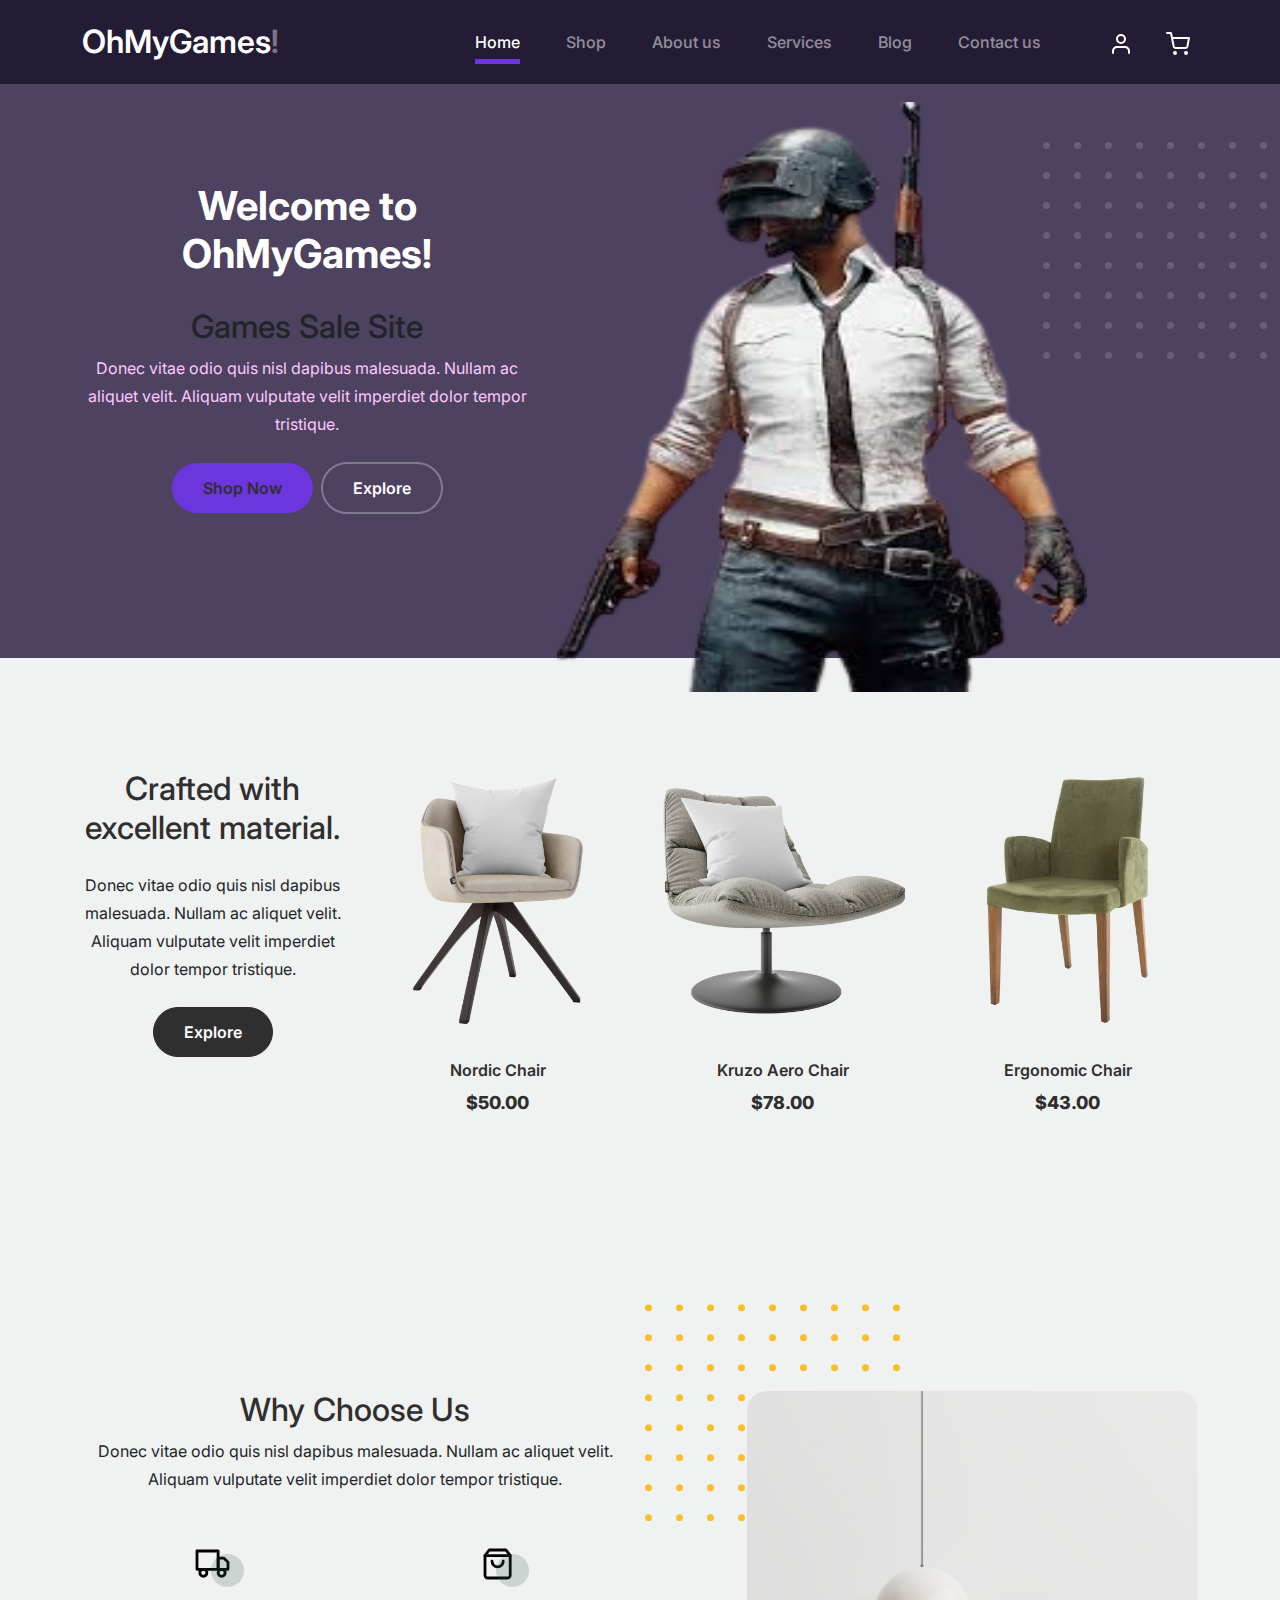
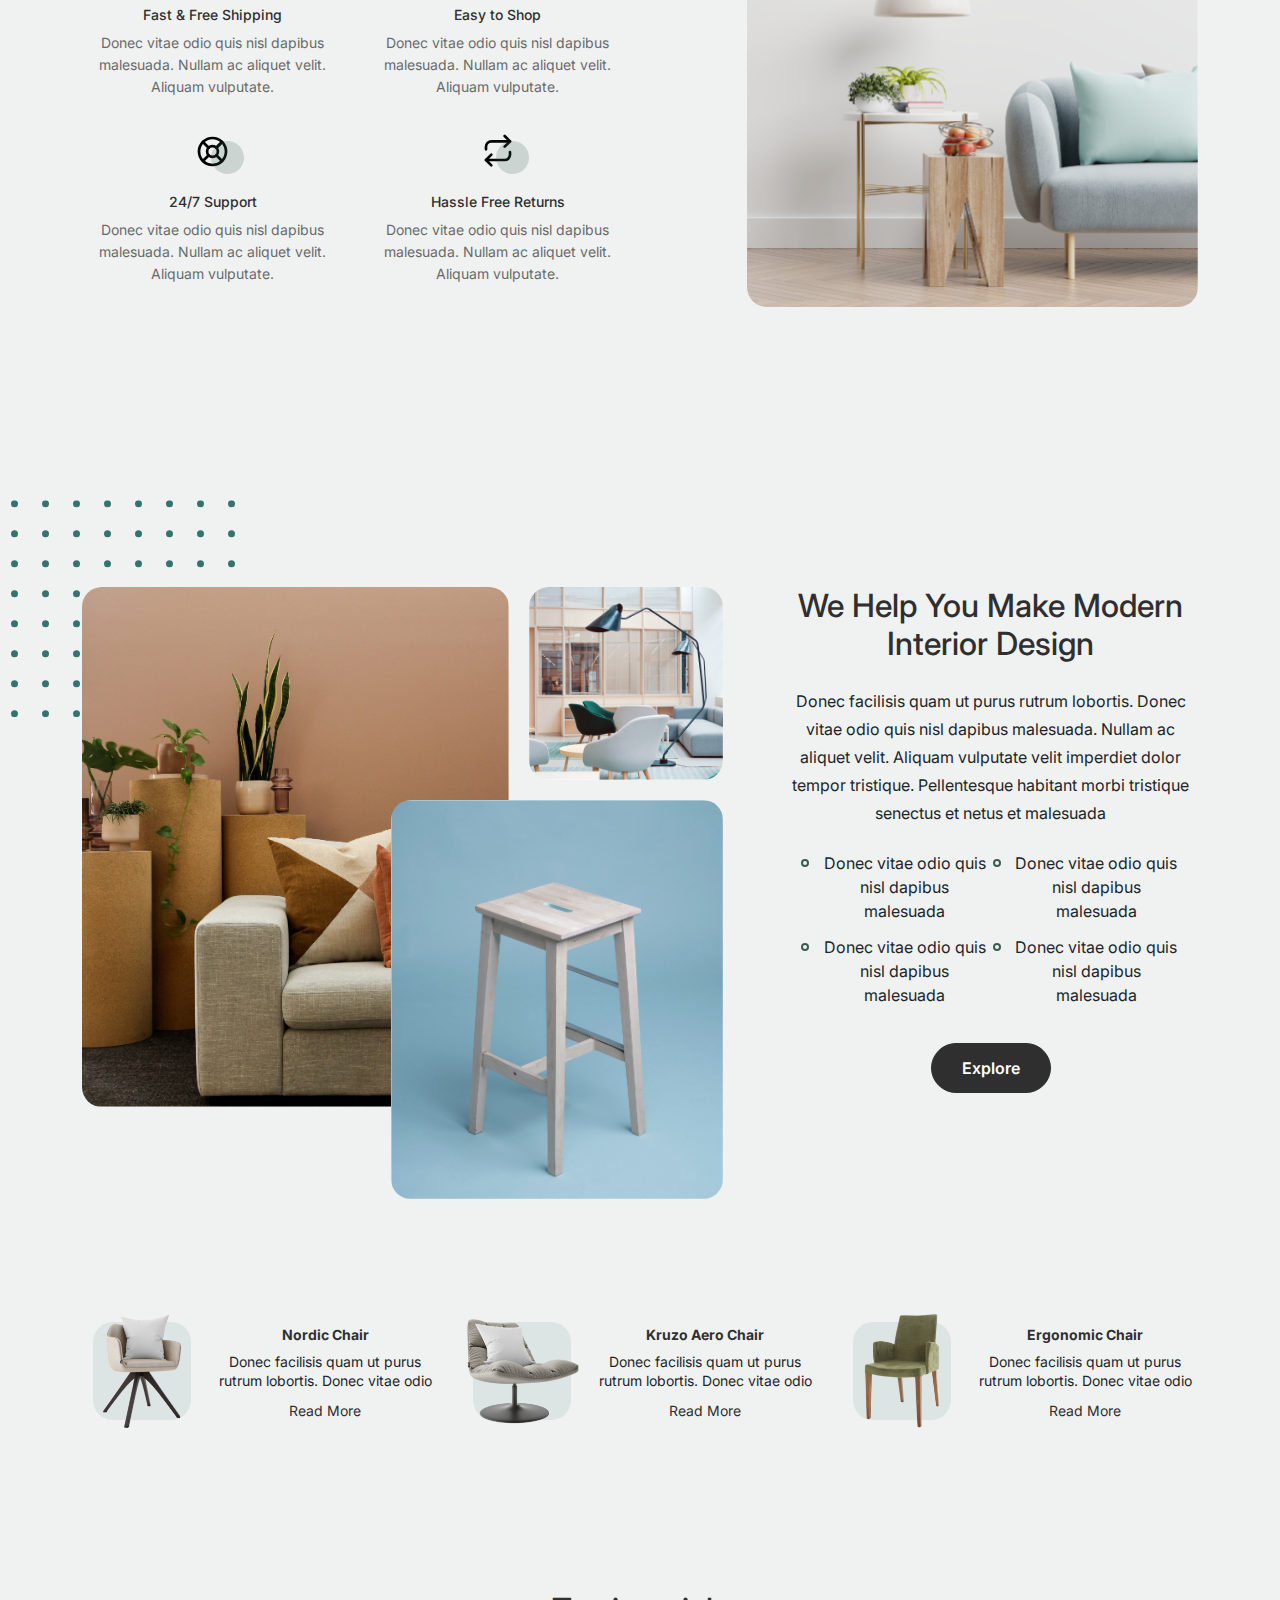
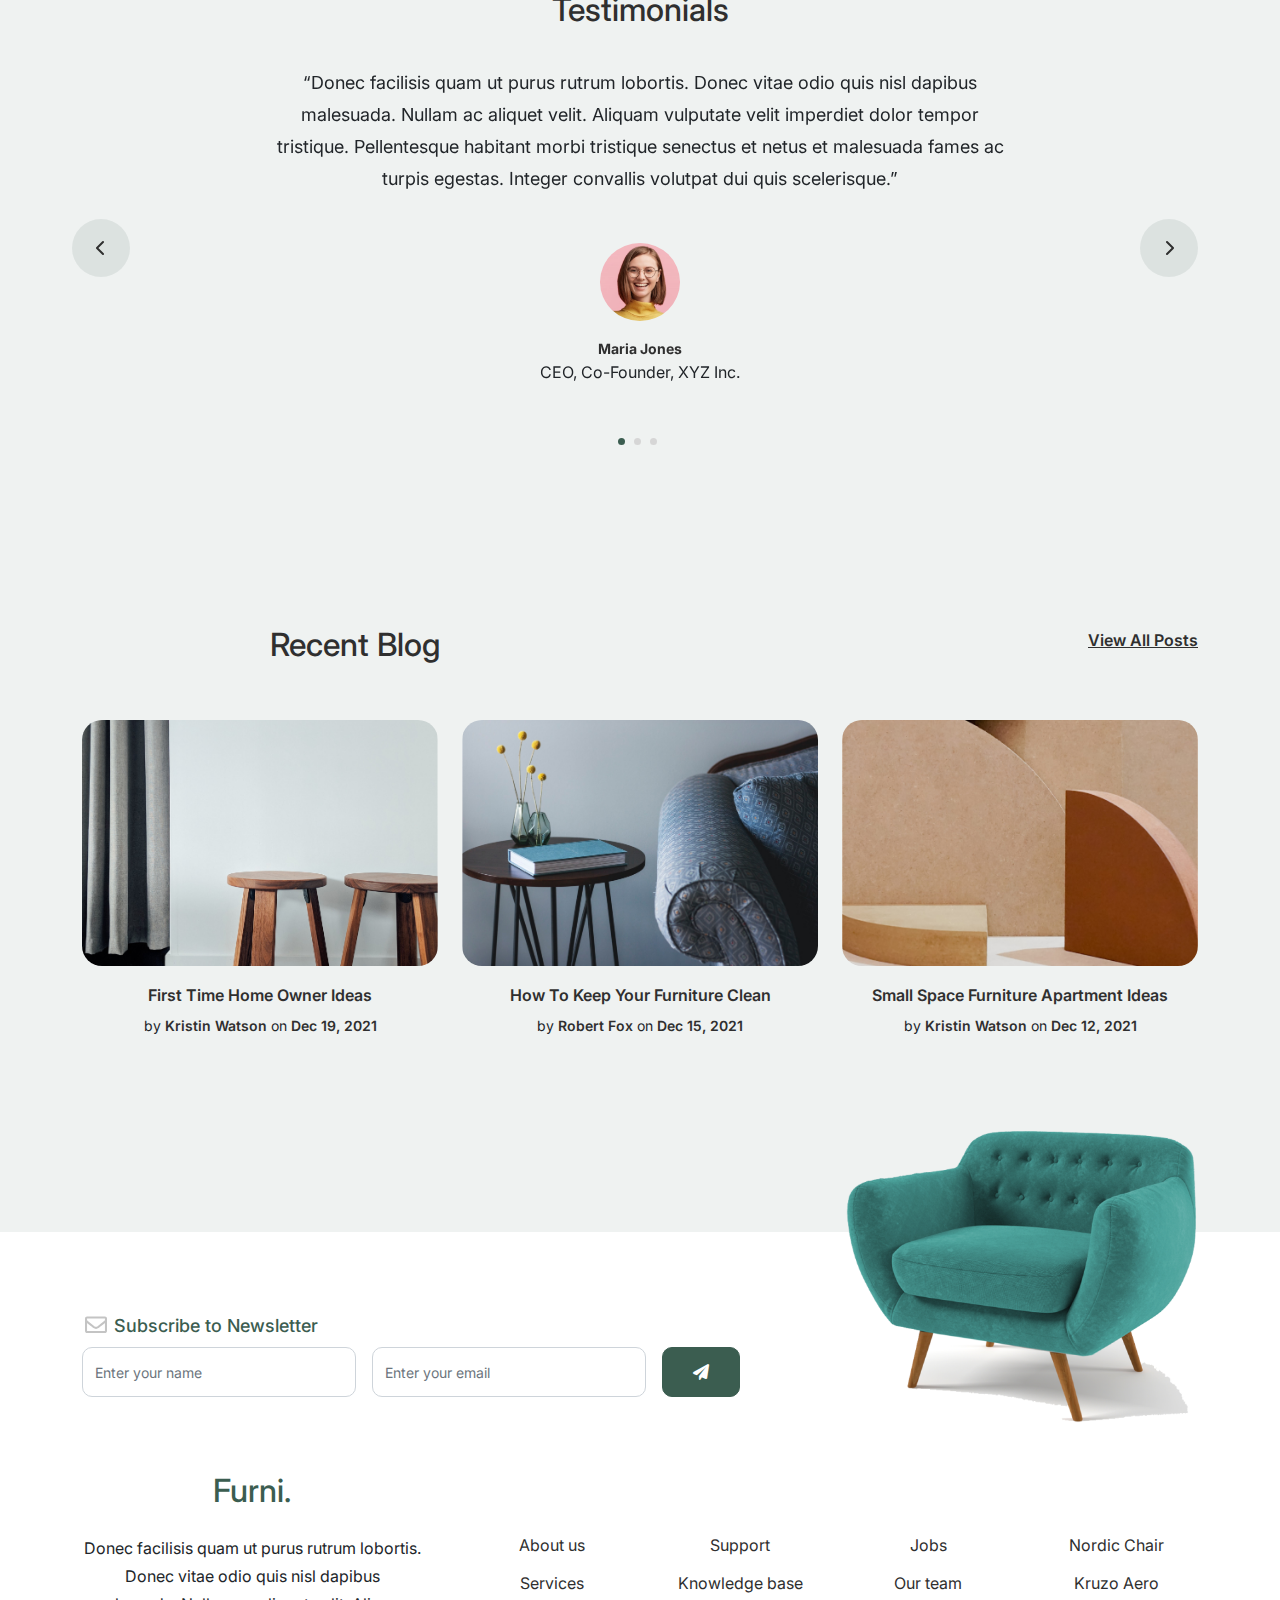
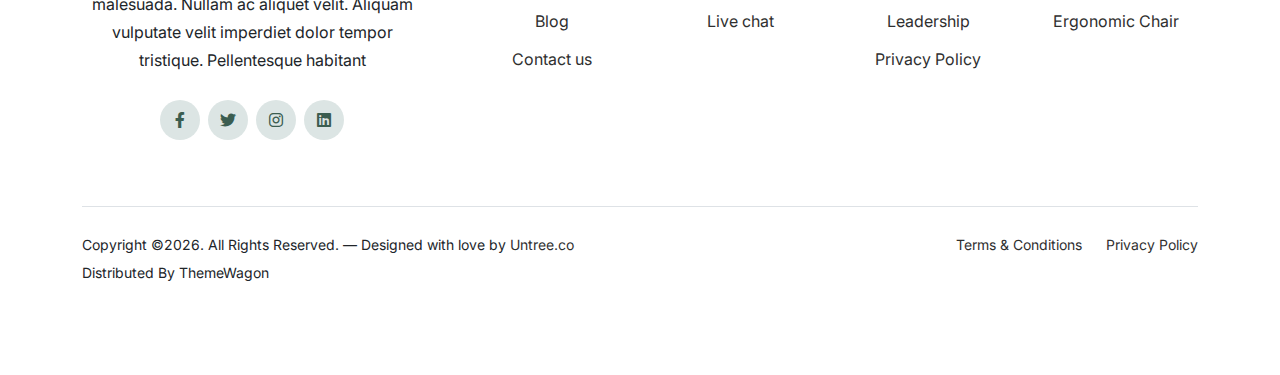
==== furni-1.0.0/index.html @ f33d2e1f "avance" ====
<!-- /*
* Bootstrap 5
* Template Name: Furni
* Template Author: Untree.co
* Template URI: https://untree.co/
* License: https://creativecommons.org/licenses/by/3.0/
*/ -->
<!doctype html>
<html lang="en">
<head>
  <meta charset="utf-8">
  <meta name="viewport" content="width=device-width, initial-scale=1, shrink-to-fit=no">
  <meta name="author" content="Untree.co">
  <link rel="shortcut icon" href="favicon.png">

  <meta name="description" content="" />
  <meta name="keywords" content="bootstrap, bootstrap4" />

		<!-- Bootstrap CSS -->
		<link href="css/bootstrap.min.css" rel="stylesheet">
		<link href="https://cdnjs.cloudflare.com/ajax/libs/font-awesome/6.0.0-beta3/css/all.min.css" rel="stylesheet">
		<link href="css/tiny-slider.css" rel="stylesheet">
		<link href="css/style.css" rel="stylesheet">
		<title>Furni Free Bootstrap 5 Template for Furniture and Interior Design Websites by Untree.co </title>
	</head>

	<body>

		<!-- Start Header/Navigation -->
		<nav class="custom-navbar navbar navbar navbar-expand-md navbar-dark bg-dark" arial-label="Furni navigation bar">

			<div class="container">
				<a class="navbar-brand" href="index.html">OhMyGames<span>!</span></a>

				<button class="navbar-toggler" type="button" data-bs-toggle="collapse" data-bs-target="#navbarsFurni" aria-controls="navbarsFurni" aria-expanded="false" aria-label="Toggle navigation">
					<span class="navbar-toggler-icon"></span>
				</button>

				<div class="collapse navbar-collapse" id="navbarsFurni">
					<ul class="custom-navbar-nav navbar-nav ms-auto mb-2 mb-md-0">
						<li class="nav-item active">
							<a class="nav-link" href="index.html">Home</a>
						</li>
						<li><a class="nav-link" href="shop.html">Shop</a></li>
						<li><a class="nav-link" href="about.html">About us</a></li>
						<li><a class="nav-link" href="services.html">Services</a></li>
						<li><a class="nav-link" href="blog.html">Blog</a></li>
						<li><a class="nav-link" href="contact.html">Contact us</a></li>
					</ul>

					<ul class="custom-navbar-cta navbar-nav mb-2 mb-md-0 ms-5">
						<li><a class="nav-link" href="#"><img src="images/user.svg"></a></li>
						<li><a class="nav-link" href="cart.html"><img src="images/cart.svg"></a></li>
					</ul>
				</div>
			</div>
				
		</nav>
		<!-- End Header/Navigation -->

		<!-- Start Hero Section -->
			<div class="hero">
				<div class="container">
					<div class="row justify-content-between">
						<div class="col-lg-5">
							<div class="intro-excerpt">
								<h1>Welcome to OhMyGames!</h1><h2><span clsas="d-block">Games Sale Site</span></h2>
								<p class="mb-4">Donec vitae odio quis nisl dapibus malesuada. Nullam ac aliquet velit. Aliquam vulputate velit imperdiet dolor tempor tristique.</p>
								<p><a href="" class="btn btn-secondary me-2">Shop Now</a><a href="#" class="btn btn-white-outline">Explore</a></p>
							</div>
						</div>
						<div class="col-lg-7">
							<div class="hero-img-wrap">
								<img src="images/freefire-removebg-preview.png" class="img-fluid">
							</div>
						</div>
					</div>
				</div>
			</div>
		<!-- End Hero Section -->

		<!-- Start Product Section -->
		<div class="product-section">
			<div class="container">
				<div class="row">

					<!-- Start Column 1 -->
					<div class="col-md-12 col-lg-3 mb-5 mb-lg-0">
						<h2 class="mb-4 section-title">Crafted with excellent material.</h2>
						<p class="mb-4">Donec vitae odio quis nisl dapibus malesuada. Nullam ac aliquet velit. Aliquam vulputate velit imperdiet dolor tempor tristique. </p>
						<p><a href="shop.html" class="btn">Explore</a></p>
					</div> 
					<!-- End Column 1 -->

					<!-- Start Column 2 -->
					<div class="col-12 col-md-4 col-lg-3 mb-5 mb-md-0">
						<a class="product-item" href="cart.html">
							<img src="images/product-1.png" class="img-fluid product-thumbnail">
							<h3 class="product-title">Nordic Chair</h3>
							<strong class="product-price">$50.00</strong>

							<span class="icon-cross">
								<img src="images/cross.svg" class="img-fluid">
							</span>
						</a>
					</div> 
					<!-- End Column 2 -->

					<!-- Start Column 3 -->
					<div class="col-12 col-md-4 col-lg-3 mb-5 mb-md-0">
						<a class="product-item" href="cart.html">
							<img src="images/product-2.png" class="img-fluid product-thumbnail">
							<h3 class="product-title">Kruzo Aero Chair</h3>
							<strong class="product-price">$78.00</strong>

							<span class="icon-cross">
								<img src="images/cross.svg" class="img-fluid">
							</span>
						</a>
					</div>
					<!-- End Column 3 -->

					<!-- Start Column 4 -->
					<div class="col-12 col-md-4 col-lg-3 mb-5 mb-md-0">
						<a class="product-item" href="cart.html">
							<img src="images/product-3.png" class="img-fluid product-thumbnail">
							<h3 class="product-title">Ergonomic Chair</h3>
							<strong class="product-price">$43.00</strong>

							<span class="icon-cross">
								<img src="images/cross.svg" class="img-fluid">
							</span>
						</a>
					</div>
					<!-- End Column 4 -->

				</div>
			</div>
		</div>
		<!-- End Product Section -->

		<!-- Start Why Choose Us Section -->
		<div class="why-choose-section">
			<div class="container">
				<div class="row justify-content-between">
					<div class="col-lg-6">
						<h2 class="section-title">Why Choose Us</h2>
						<p>Donec vitae odio quis nisl dapibus malesuada. Nullam ac aliquet velit. Aliquam vulputate velit imperdiet dolor tempor tristique.</p>

						<div class="row my-5">
							<div class="col-6 col-md-6">
								<div class="feature">
									<div class="icon">
										<img src="images/truck.svg" alt="Image" class="imf-fluid">
									</div>
									<h3>Fast &amp; Free Shipping</h3>
									<p>Donec vitae odio quis nisl dapibus malesuada. Nullam ac aliquet velit. Aliquam vulputate.</p>
								</div>
							</div>

							<div class="col-6 col-md-6">
								<div class="feature">
									<div class="icon">
										<img src="images/bag.svg" alt="Image" class="imf-fluid">
									</div>
									<h3>Easy to Shop</h3>
									<p>Donec vitae odio quis nisl dapibus malesuada. Nullam ac aliquet velit. Aliquam vulputate.</p>
								</div>
							</div>

							<div class="col-6 col-md-6">
								<div class="feature">
									<div class="icon">
										<img src="images/support.svg" alt="Image" class="imf-fluid">
									</div>
									<h3>24/7 Support</h3>
									<p>Donec vitae odio quis nisl dapibus malesuada. Nullam ac aliquet velit. Aliquam vulputate.</p>
								</div>
							</div>

							<div class="col-6 col-md-6">
								<div class="feature">
									<div class="icon">
										<img src="images/return.svg" alt="Image" class="imf-fluid">
									</div>
									<h3>Hassle Free Returns</h3>
									<p>Donec vitae odio quis nisl dapibus malesuada. Nullam ac aliquet velit. Aliquam vulputate.</p>
								</div>
							</div>

						</div>
					</div>

					<div class="col-lg-5">
						<div class="img-wrap">
							<img src="images/why-choose-us-img.jpg" alt="Image" class="img-fluid">
						</div>
					</div>

				</div>
			</div>
		</div>
		<!-- End Why Choose Us Section -->

		<!-- Start We Help Section -->
		<div class="we-help-section">
			<div class="container">
				<div class="row justify-content-between">
					<div class="col-lg-7 mb-5 mb-lg-0">
						<div class="imgs-grid">
							<div class="grid grid-1"><img src="images/img-grid-1.jpg" alt="Untree.co"></div>
							<div class="grid grid-2"><img src="images/img-grid-2.jpg" alt="Untree.co"></div>
							<div class="grid grid-3"><img src="images/img-grid-3.jpg" alt="Untree.co"></div>
						</div>
					</div>
					<div class="col-lg-5 ps-lg-5">
						<h2 class="section-title mb-4">We Help You Make Modern Interior Design</h2>
						<p>Donec facilisis quam ut purus rutrum lobortis. Donec vitae odio quis nisl dapibus malesuada. Nullam ac aliquet velit. Aliquam vulputate velit imperdiet dolor tempor tristique. Pellentesque habitant morbi tristique senectus et netus et malesuada</p>

						<ul class="list-unstyled custom-list my-4">
							<li>Donec vitae odio quis nisl dapibus malesuada</li>
							<li>Donec vitae odio quis nisl dapibus malesuada</li>
							<li>Donec vitae odio quis nisl dapibus malesuada</li>
							<li>Donec vitae odio quis nisl dapibus malesuada</li>
						</ul>
						<p><a herf="#" class="btn">Explore</a></p>
					</div>
				</div>
			</div>
		</div>
		<!-- End We Help Section -->

		<!-- Start Popular Product -->
		<div class="popular-product">
			<div class="container">
				<div class="row">

					<div class="col-12 col-md-6 col-lg-4 mb-4 mb-lg-0">
						<div class="product-item-sm d-flex">
							<div class="thumbnail">
								<img src="images/product-1.png" alt="Image" class="img-fluid">
							</div>
							<div class="pt-3">
								<h3>Nordic Chair</h3>
								<p>Donec facilisis quam ut purus rutrum lobortis. Donec vitae odio </p>
								<p><a href="#">Read More</a></p>
							</div>
						</div>
					</div>

					<div class="col-12 col-md-6 col-lg-4 mb-4 mb-lg-0">
						<div class="product-item-sm d-flex">
							<div class="thumbnail">
								<img src="images/product-2.png" alt="Image" class="img-fluid">
							</div>
							<div class="pt-3">
								<h3>Kruzo Aero Chair</h3>
								<p>Donec facilisis quam ut purus rutrum lobortis. Donec vitae odio </p>
								<p><a href="#">Read More</a></p>
							</div>
						</div>
					</div>

					<div class="col-12 col-md-6 col-lg-4 mb-4 mb-lg-0">
						<div class="product-item-sm d-flex">
							<div class="thumbnail">
								<img src="images/product-3.png" alt="Image" class="img-fluid">
							</div>
							<div class="pt-3">
								<h3>Ergonomic Chair</h3>
								<p>Donec facilisis quam ut purus rutrum lobortis. Donec vitae odio </p>
								<p><a href="#">Read More</a></p>
							</div>
						</div>
					</div>

				</div>
			</div>
		</div>
		<!-- End Popular Product -->

		<!-- Start Testimonial Slider -->
		<div class="testimonial-section">
			<div class="container">
				<div class="row">
					<div class="col-lg-7 mx-auto text-center">
						<h2 class="section-title">Testimonials</h2>
					</div>
				</div>

				<div class="row justify-content-center">
					<div class="col-lg-12">
						<div class="testimonial-slider-wrap text-center">

							<div id="testimonial-nav">
								<span class="prev" data-controls="prev"><span class="fa fa-chevron-left"></span></span>
								<span class="next" data-controls="next"><span class="fa fa-chevron-right"></span></span>
							</div>

							<div class="testimonial-slider">
								
								<div class="item">
									<div class="row justify-content-center">
										<div class="col-lg-8 mx-auto">

											<div class="testimonial-block text-center">
												<blockquote class="mb-5">
													<p>&ldquo;Donec facilisis quam ut purus rutrum lobortis. Donec vitae odio quis nisl dapibus malesuada. Nullam ac aliquet velit. Aliquam vulputate velit imperdiet dolor tempor tristique. Pellentesque habitant morbi tristique senectus et netus et malesuada fames ac turpis egestas. Integer convallis volutpat dui quis scelerisque.&rdquo;</p>
												</blockquote>

												<div class="author-info">
													<div class="author-pic">
														<img src="images/person-1.png" alt="Maria Jones" class="img-fluid">
													</div>
													<h3 class="font-weight-bold">Maria Jones</h3>
													<span class="position d-block mb-3">CEO, Co-Founder, XYZ Inc.</span>
												</div>
											</div>

										</div>
									</div>
								</div> 
								<!-- END item -->

								<div class="item">
									<div class="row justify-content-center">
										<div class="col-lg-8 mx-auto">

											<div class="testimonial-block text-center">
												<blockquote class="mb-5">
													<p>&ldquo;Donec facilisis quam ut purus rutrum lobortis. Donec vitae odio quis nisl dapibus malesuada. Nullam ac aliquet velit. Aliquam vulputate velit imperdiet dolor tempor tristique. Pellentesque habitant morbi tristique senectus et netus et malesuada fames ac turpis egestas. Integer convallis volutpat dui quis scelerisque.&rdquo;</p>
												</blockquote>

												<div class="author-info">
													<div class="author-pic">
														<img src="images/person-1.png" alt="Maria Jones" class="img-fluid">
													</div>
													<h3 class="font-weight-bold">Maria Jones</h3>
													<span class="position d-block mb-3">CEO, Co-Founder, XYZ Inc.</span>
												</div>
											</div>

										</div>
									</div>
								</div> 
								<!-- END item -->

								<div class="item">
									<div class="row justify-content-center">
										<div class="col-lg-8 mx-auto">

											<div class="testimonial-block text-center">
												<blockquote class="mb-5">
													<p>&ldquo;Donec facilisis quam ut purus rutrum lobortis. Donec vitae odio quis nisl dapibus malesuada. Nullam ac aliquet velit. Aliquam vulputate velit imperdiet dolor tempor tristique. Pellentesque habitant morbi tristique senectus et netus et malesuada fames ac turpis egestas. Integer convallis volutpat dui quis scelerisque.&rdquo;</p>
												</blockquote>

												<div class="author-info">
													<div class="author-pic">
														<img src="images/person-1.png" alt="Maria Jones" class="img-fluid">
													</div>
													<h3 class="font-weight-bold">Maria Jones</h3>
													<span class="position d-block mb-3">CEO, Co-Founder, XYZ Inc.</span>
												</div>
											</div>

										</div>
									</div>
								</div> 
								<!-- END item -->

							</div>

						</div>
					</div>
				</div>
			</div>
		</div>
		<!-- End Testimonial Slider -->

		<!-- Start Blog Section -->
		<div class="blog-section">
			<div class="container">
				<div class="row mb-5">
					<div class="col-md-6">
						<h2 class="section-title">Recent Blog</h2>
					</div>
					<div class="col-md-6 text-start text-md-end">
						<a href="#" class="more">View All Posts</a>
					</div>
				</div>

				<div class="row">

					<div class="col-12 col-sm-6 col-md-4 mb-4 mb-md-0">
						<div class="post-entry">
							<a href="#" class="post-thumbnail"><img src="images/post-1.jpg" alt="Image" class="img-fluid"></a>
							<div class="post-content-entry">
								<h3><a href="#">First Time Home Owner Ideas</a></h3>
								<div class="meta">
									<span>by <a href="#">Kristin Watson</a></span> <span>on <a href="#">Dec 19, 2021</a></span>
								</div>
							</div>
						</div>
					</div>

					<div class="col-12 col-sm-6 col-md-4 mb-4 mb-md-0">
						<div class="post-entry">
							<a href="#" class="post-thumbnail"><img src="images/post-2.jpg" alt="Image" class="img-fluid"></a>
							<div class="post-content-entry">
								<h3><a href="#">How To Keep Your Furniture Clean</a></h3>
								<div class="meta">
									<span>by <a href="#">Robert Fox</a></span> <span>on <a href="#">Dec 15, 2021</a></span>
								</div>
							</div>
						</div>
					</div>

					<div class="col-12 col-sm-6 col-md-4 mb-4 mb-md-0">
						<div class="post-entry">
							<a href="#" class="post-thumbnail"><img src="images/post-3.jpg" alt="Image" class="img-fluid"></a>
							<div class="post-content-entry">
								<h3><a href="#">Small Space Furniture Apartment Ideas</a></h3>
								<div class="meta">
									<span>by <a href="#">Kristin Watson</a></span> <span>on <a href="#">Dec 12, 2021</a></span>
								</div>
							</div>
						</div>
					</div>

				</div>
			</div>
		</div>
		<!-- End Blog Section -->	

		<!-- Start Footer Section -->
		<footer class="footer-section">
			<div class="container relative">

				<div class="sofa-img">
					<img src="images/sofa.png" alt="Image" class="img-fluid">
				</div>

				<div class="row">
					<div class="col-lg-8">
						<div class="subscription-form">
							<h3 class="d-flex align-items-center"><span class="me-1"><img src="images/envelope-outline.svg" alt="Image" class="img-fluid"></span><span>Subscribe to Newsletter</span></h3>

							<form action="#" class="row g-3">
								<div class="col-auto">
									<input type="text" class="form-control" placeholder="Enter your name">
								</div>
								<div class="col-auto">
									<input type="email" class="form-control" placeholder="Enter your email">
								</div>
								<div class="col-auto">
									<button class="btn btn-primary">
										<span class="fa fa-paper-plane"></span>
									</button>
								</div>
							</form>

						</div>
					</div>
				</div>

				<div class="row g-5 mb-5">
					<div class="col-lg-4">
						<div class="mb-4 footer-logo-wrap"><a href="#" class="footer-logo">Furni<span>.</span></a></div>
						<p class="mb-4">Donec facilisis quam ut purus rutrum lobortis. Donec vitae odio quis nisl dapibus malesuada. Nullam ac aliquet velit. Aliquam vulputate velit imperdiet dolor tempor tristique. Pellentesque habitant</p>

						<ul class="list-unstyled custom-social">
							<li><a href="#"><span class="fa fa-brands fa-facebook-f"></span></a></li>
							<li><a href="#"><span class="fa fa-brands fa-twitter"></span></a></li>
							<li><a href="#"><span class="fa fa-brands fa-instagram"></span></a></li>
							<li><a href="#"><span class="fa fa-brands fa-linkedin"></span></a></li>
						</ul>
					</div>

					<div class="col-lg-8">
						<div class="row links-wrap">
							<div class="col-6 col-sm-6 col-md-3">
								<ul class="list-unstyled">
									<li><a href="#">About us</a></li>
									<li><a href="#">Services</a></li>
									<li><a href="#">Blog</a></li>
									<li><a href="#">Contact us</a></li>
								</ul>
							</div>

							<div class="col-6 col-sm-6 col-md-3">
								<ul class="list-unstyled">
									<li><a href="#">Support</a></li>
									<li><a href="#">Knowledge base</a></li>
									<li><a href="#">Live chat</a></li>
								</ul>
							</div>

							<div class="col-6 col-sm-6 col-md-3">
								<ul class="list-unstyled">
									<li><a href="#">Jobs</a></li>
									<li><a href="#">Our team</a></li>
									<li><a href="#">Leadership</a></li>
									<li><a href="#">Privacy Policy</a></li>
								</ul>
							</div>

							<div class="col-6 col-sm-6 col-md-3">
								<ul class="list-unstyled">
									<li><a href="#">Nordic Chair</a></li>
									<li><a href="#">Kruzo Aero</a></li>
									<li><a href="#">Ergonomic Chair</a></li>
								</ul>
							</div>
						</div>
					</div>

				</div>

				<div class="border-top copyright">
					<div class="row pt-4">
						<div class="col-lg-6">
							<p class="mb-2 text-center text-lg-start">Copyright &copy;<script>document.write(new Date().getFullYear());</script>. All Rights Reserved. &mdash; Designed with love by <a href="https://untree.co">Untree.co</a> Distributed By <a hreff="https://themewagon.com">ThemeWagon</a>  <!-- License information: https://untree.co/license/ -->
            </p>
						</div>

						<div class="col-lg-6 text-center text-lg-end">
							<ul class="list-unstyled d-inline-flex ms-auto">
								<li class="me-4"><a href="#">Terms &amp; Conditions</a></li>
								<li><a href="#">Privacy Policy</a></li>
							</ul>
						</div>

					</div>
				</div>

			</div>
		</footer>
		<!-- End Footer Section -->	


		<script src="js/bootstrap.bundle.min.js"></script>
		<script src="js/tiny-slider.js"></script>
		<script src="js/custom.js"></script>
	</body>

</html>
---- furni-1.0.0/css/tiny-slider.css ----
.tns-outer{padding:0 !important}.tns-outer [hidden]{display:none !important}.tns-outer [aria-controls],.tns-outer [data-action]{cursor:pointer}.tns-slider{-webkit-transition:all 0s;-moz-transition:all 0s;transition:all 0s}.tns-slider>.tns-item{-webkit-box-sizing:border-box;-moz-box-sizing:border-box;box-sizing:border-box}.tns-horizontal.tns-subpixel{white-space:nowrap}.tns-horizontal.tns-subpixel>.tns-item{display:inline-block;vertical-align:top;white-space:normal}.tns-horizontal.tns-no-subpixel:after{content:'';display:table;clear:both}.tns-horizontal.tns-no-subpixel>.tns-item{float:left}.tns-horizontal.tns-carousel.tns-no-subpixel>.tns-item{margin-right:-100%}.tns-no-calc{position:relative;left:0}.tns-gallery{position:relative;left:0;min-height:1px}.tns-gallery>.tns-item{position:absolute;left:-100%;-webkit-transition:transform 0s, opacity 0s;-moz-transition:transform 0s, opacity 0s;transition:transform 0s, opacity 0s}.tns-gallery>.tns-slide-active{position:relative;left:auto !important}.tns-gallery>.tns-moving{-webkit-transition:all 0.25s;-moz-transition:all 0.25s;transition:all 0.25s}.tns-autowidth{display:inline-block}.tns-lazy-img{-webkit-transition:opacity 0.6s;-moz-transition:opacity 0.6s;transition:opacity 0.6s;opacity:0.6}.tns-lazy-img.tns-complete{opacity:1}.tns-ah{-webkit-transition:height 0s;-moz-transition:height 0s;transition:height 0s}.tns-ovh{overflow:hidden}.tns-visually-hidden{position:absolute;left:-10000em}.tns-transparent{opacity:0;visibility:hidden}.tns-fadeIn{opacity:1;filter:alpha(opacity=100);z-index:0}.tns-normal,.tns-fadeOut{opacity:0;filter:alpha(opacity=0);z-index:-1}.tns-vpfix{white-space:nowrap}.tns-vpfix>div,.tns-vpfix>li{display:inline-block}.tns-t-subp2{margin:0 auto;width:310px;position:relative;height:10px;overflow:hidden}.tns-t-ct{width:2333.3333333%;width:-webkit-calc(100% * 70 / 3);width:-moz-calc(100% * 70 / 3);width:calc(100% * 70 / 3);position:absolute;right:0}.tns-t-ct:after{content:'';display:table;clear:both}.tns-t-ct>div{width:1.4285714%;width:-webkit-calc(100% / 70);width:-moz-calc(100% / 70);width:calc(100% / 70);height:10px;float:left}

/*# sourceMappingURL=sourcemaps/tiny-slider.css.map */
---- furni-1.0.0/css/style.css ----
/*
* Template Name: UntreeStore
* Template Author: Untree.co
* Author URI: https://untree.co/
* License: https://creativecommons.org/licenses/by/3.0/
*/
@import url("https://fonts.googleapis.com/css2?family=Inter:wght@400;500;600;700;800&display=swap");
body {
  overflow-x: hidden;
  position: relative; }

body {
  font-family: "Inter", sans-serif;
  font-weight: 400;
  line-height: 28px;
  
  text-align: center;

  background-color: #eff2f1; }

a {
  text-decoration: none;
  -webkit-transition: .3s all ease;
  -o-transition: .3s all ease;
  transition: .3s all ease;
  color: #2f2f2f;
  text-decoration: underline; }
  a:hover {
    color: #2f2f2f;
    text-decoration: none; }
  a.more {
    font-weight: 600; }

.custom-navbar {
  background: #241b35 !important;
  padding-top: 20px;
  padding-bottom: 20px; }
  .custom-navbar .navbar-brand {
    font-size: 32px;
    font-weight: 600; }
    .custom-navbar .navbar-brand > span {
      opacity: .4; }
  .custom-navbar .navbar-toggler {
    border-color: transparent; }
    .custom-navbar .navbar-toggler:active, .custom-navbar .navbar-toggler:focus {
      -webkit-box-shadow: none;
      box-shadow: none;
      outline: none; }
  @media (min-width: 992px) {
    .custom-navbar .custom-navbar-nav li {
      margin-left: 15px;
      margin-right: 15px; } }
  .custom-navbar .custom-navbar-nav li a {
    font-weight: 500;
    color: #ffffff !important;
    opacity: .5;
    -webkit-transition: .3s all ease;
    -o-transition: .3s all ease;
    transition: .3s all ease;
    position: relative; }
    @media (min-width: 768px) {
      .custom-navbar .custom-navbar-nav li a:before {
        content: "";
        position: absolute;
        bottom: 0;
        left: 8px;
        right: 8px;
        background: #6c35de;
        height: 5px;
        opacity: 1;
        visibility: visible;
        width: 0;
        -webkit-transition: .15s all ease-out;
        -o-transition: .15s all ease-out;
        transition: .15s all ease-out; } }
    .custom-navbar .custom-navbar-nav li a:hover {
      opacity: 1; }
      .custom-navbar .custom-navbar-nav li a:hover:before {
        width: calc(100% - 16px); }
  .custom-navbar .custom-navbar-nav li.active a {
    opacity: 1; }
    .custom-navbar .custom-navbar-nav li.active a:before {
      width: calc(100% - 16px); }
  .custom-navbar .custom-navbar-cta {
    margin-left: 0 !important;
    -webkit-box-orient: horizontal;
    -webkit-box-direction: normal;
    -ms-flex-direction: row;
    flex-direction: row; }
    @media (min-width: 768px) {
      .custom-navbar .custom-navbar-cta {
        margin-left: 40px !important; } }
    .custom-navbar .custom-navbar-cta li {
      margin-left: 0px;
      margin-right: 0px; }
      .custom-navbar .custom-navbar-cta li:first-child {
        margin-right: 20px; }

.hero {
  background: #4d425f;
  padding: calc(4rem - 30px) 0 0rem 0; }
  @media (min-width: 768px) {
    .hero {
      padding: calc(4rem - 30px) 0 4rem 0; } }
  @media (min-width: 992px) {
    .hero {
      padding: calc(8rem - 30px) 0 8rem 0; } }
  .hero .intro-excerpt {
    position: relative;
    z-index: 4; }
    @media (min-width: 992px) {
      .hero .intro-excerpt {
        max-width: 450px; } }
  .hero h1 {
    font-weight: 700;
    color: #ffffff;
    margin-bottom: 30px; }
    @media (min-width: 1400px) {
      .hero h1 {
        font-size: 54px; } }
  .hero p {
    color: #ffc7ff;
    margin-botom: 30px; }
  .hero .hero-img-wrap {
    position: relative; }
    .hero .hero-img-wrap img {
      position: relative;
      top: 0px;
      right: 0px;
      z-index: 2;
      max-width: 780px;
      left: -20px; }
      @media (min-width: 1448px) {
        .hero .hero-img-wrap img {
          right: 0px;
          left: -100px; } }
      @media (min-width: 992px) {
        .hero .hero-img-wrap img {
          left: 0px;
          top: -80px;
          position: absolute;
          right: -50px; } }
      @media (min-width: 1200px) {
        .hero .hero-img-wrap img {
          left: 0px;
          top: -80px;
          right: -100px;
          width: 530px;
          height: 590px;
          
          } }
    .hero .hero-img-wrap:after {
      content: "";
      position: absolute;
      width: 255px;
      height: 217px;
      background-image: url("../images/dots-light.svg");
      background-size: contain;
      background-repeat: no-repeat;
      right: -100px;
      top: -0px; }
      @media (min-width: 1200px) {
        .hero .hero-img-wrap:after {
          top: -40px; } }

.btn {
  font-weight: 600;
  padding: 12px 30px;
  border-radius: 30px;
  color: #ffffff;
  background: #2f2f2f;
  border-color: #2f2f2f; }
  .btn:hover {
    color: #ffffff;
    background: #222222;
    border-color: #222222; }
  .btn:active, .btn:focus {
    outline: none !important;
    -webkit-box-shadow: none;
    box-shadow: none; }
  .btn.btn-primary {
    background: #3b5d50;
    border-color: #3b5d50; }
    .btn.btn-primary:hover {
      background: #314d43;
      border-color: #314d43; }
  .btn.btn-secondary {
    color: #2f2f2f;
    background: #6c35de;
    border-color: #6c35de; }
    .btn.btn-secondary:hover {
      background: #cb80ff;
      border-color: #cb80ff; }
  .btn.btn-white-outline {
    background: transparent;
    border-width: 2px;
    border-color: rgba(255, 255, 255, 0.3); }
    .btn.btn-white-outline:hover {
      border-color: #cb80ff;
      color: #cb80ff; }

.section-title {
  color: #2f2f2f; }

.product-section {
  padding: 7rem 0; }
  .product-section .product-item {
    text-align: center;
    text-decoration: none;
    display: block;
    position: relative;
    padding-bottom: 50px;
    cursor: pointer; }
    .product-section .product-item .product-thumbnail {
      margin-bottom: 30px;
      position: relative;
      top: 0;
      -webkit-transition: .3s all ease;
      -o-transition: .3s all ease;
      transition: .3s all ease; }
    .product-section .product-item h3 {
      font-weight: 600;
      font-size: 16px; }
    .product-section .product-item strong {
      font-weight: 800 !important;
      font-size: 18px !important; }
    .product-section .product-item h3, .product-section .product-item strong {
      color: #2f2f2f;
      text-decoration: none; }
    .product-section .product-item .icon-cross {
      position: absolute;
      width: 35px;
      height: 35px;
      display: inline-block;
      background: #2f2f2f;
      bottom: 15px;
      left: 50%;
      -webkit-transform: translateX(-50%);
      -ms-transform: translateX(-50%);
      transform: translateX(-50%);
      margin-bottom: -17.5px;
      border-radius: 50%;
      opacity: 0;
      visibility: hidden;
      -webkit-transition: .3s all ease;
      -o-transition: .3s all ease;
      transition: .3s all ease; }
      .product-section .product-item .icon-cross img {
        position: absolute;
        left: 50%;
        top: 50%;
        -webkit-transform: translate(-50%, -50%);
        -ms-transform: translate(-50%, -50%);
        transform: translate(-50%, -50%); }
    .product-section .product-item:before {
      bottom: 0;
      left: 0;
      right: 0;
      position: absolute;
      content: "";
      background: #dce5e4;
      height: 0%;
      z-index: -1;
      border-radius: 10px;
      -webkit-transition: .3s all ease;
      -o-transition: .3s all ease;
      transition: .3s all ease; }
    .product-section .product-item:hover .product-thumbnail {
      top: -25px; }
    .product-section .product-item:hover .icon-cross {
      bottom: 0;
      opacity: 1;
      visibility: visible; }
    .product-section .product-item:hover:before {
      height: 70%; }

.why-choose-section {
  padding: 7rem 0; }
  .why-choose-section .img-wrap {
    position: relative; }
    .why-choose-section .img-wrap:before {
      position: absolute;
      content: "";
      width: 255px;
      height: 217px;
      background-image: url("../images/dots-yellow.svg");
      background-repeat: no-repeat;
      background-size: contain;
      -webkit-transform: translate(-40%, -40%);
      -ms-transform: translate(-40%, -40%);
      transform: translate(-40%, -40%);
      z-index: -1; }
    .why-choose-section .img-wrap img {
      border-radius: 20px; }

.feature {
  margin-bottom: 30px; }
  .feature .icon {
    display: inline-block;
    position: relative;
    margin-bottom: 20px; }
    .feature .icon:before {
      content: "";
      width: 33px;
      height: 33px;
      position: absolute;
      background: rgba(59, 93, 80, 0.2);
      border-radius: 50%;
      right: -8px;
      bottom: 0; }
  .feature h3 {
    font-size: 14px;
    color: #2f2f2f; }
  .feature p {
    font-size: 14px;
    line-height: 22px;
    color: #6a6a6a; }

.we-help-section {
  padding: 7rem 0; }
  .we-help-section .imgs-grid {
    display: -ms-grid;
    display: grid;
    -ms-grid-columns: (1fr)[27];
    grid-template-columns: repeat(27, 1fr);
    position: relative; }
    .we-help-section .imgs-grid:before {
      position: absolute;
      content: "";
      width: 255px;
      height: 217px;
      background-image: url("../images/dots-green.svg");
      background-size: contain;
      background-repeat: no-repeat;
      -webkit-transform: translate(-40%, -40%);
      -ms-transform: translate(-40%, -40%);
      transform: translate(-40%, -40%);
      z-index: -1; }
    .we-help-section .imgs-grid .grid {
      position: relative; }
      .we-help-section .imgs-grid .grid img {
        border-radius: 20px;
        max-width: 100%; }
      .we-help-section .imgs-grid .grid.grid-1 {
        -ms-grid-column: 1;
        -ms-grid-column-span: 18;
        grid-column: 1 / span 18;
        -ms-grid-row: 1;
        -ms-grid-row-span: 27;
        grid-row: 1 / span 27; }
      .we-help-section .imgs-grid .grid.grid-2 {
        -ms-grid-column: 19;
        -ms-grid-column-span: 27;
        grid-column: 19 / span 27;
        -ms-grid-row: 1;
        -ms-grid-row-span: 5;
        grid-row: 1 / span 5;
        padding-left: 20px; }
      .we-help-section .imgs-grid .grid.grid-3 {
        -ms-grid-column: 14;
        -ms-grid-column-span: 16;
        grid-column: 14 / span 16;
        -ms-grid-row: 6;
        -ms-grid-row-span: 27;
        grid-row: 6 / span 27;
        padding-top: 20px; }

.custom-list {
  width: 100%; }
  .custom-list li {
    display: inline-block;
    width: calc(50% - 20px);
    margin-bottom: 12px;
    line-height: 1.5;
    position: relative;
    padding-left: 20px; }
    .custom-list li:before {
      content: "";
      width: 8px;
      height: 8px;
      border-radius: 50%;
      border: 2px solid #3b5d50;
      position: absolute;
      left: 0;
      top: 8px; }

.popular-product {
  padding: 0 0 7rem 0; }
  .popular-product .product-item-sm h3 {
    font-size: 14px;
    font-weight: 700;
    color: #2f2f2f; }
  .popular-product .product-item-sm a {
    text-decoration: none;
    color: #2f2f2f;
    -webkit-transition: .3s all ease;
    -o-transition: .3s all ease;
    transition: .3s all ease; }
    .popular-product .product-item-sm a:hover {
      color: rgba(47, 47, 47, 0.5); }
  .popular-product .product-item-sm p {
    line-height: 1.4;
    margin-bottom: 10px;
    font-size: 14px; }
  .popular-product .product-item-sm .thumbnail {
    margin-right: 10px;
    -webkit-box-flex: 0;
    -ms-flex: 0 0 120px;
    flex: 0 0 120px;
    position: relative; }
    .popular-product .product-item-sm .thumbnail:before {
      content: "";
      position: absolute;
      border-radius: 20px;
      background: #dce5e4;
      width: 98px;
      height: 98px;
      top: 50%;
      left: 50%;
      -webkit-transform: translate(-50%, -50%);
      -ms-transform: translate(-50%, -50%);
      transform: translate(-50%, -50%);
      z-index: -1; }

.testimonial-section {
  padding: 3rem 0 7rem 0; }

.testimonial-slider-wrap {
  position: relative; }
  .testimonial-slider-wrap .tns-inner {
    padding-top: 30px; }
  .testimonial-slider-wrap .item .testimonial-block blockquote {
    font-size: 16px; }
    @media (min-width: 768px) {
      .testimonial-slider-wrap .item .testimonial-block blockquote {
        line-height: 32px;
        font-size: 18px; } }
  .testimonial-slider-wrap .item .testimonial-block .author-info .author-pic {
    margin-bottom: 20px; }
    .testimonial-slider-wrap .item .testimonial-block .author-info .author-pic img {
      max-width: 80px;
      border-radius: 50%; }
  .testimonial-slider-wrap .item .testimonial-block .author-info h3 {
    font-size: 14px;
    font-weight: 700;
    color: #2f2f2f;
    margin-bottom: 0; }
  .testimonial-slider-wrap #testimonial-nav {
    position: absolute;
    top: 50%;
    z-index: 99;
    width: 100%;
    display: none; }
    @media (min-width: 768px) {
      .testimonial-slider-wrap #testimonial-nav {
        display: block; } }
    .testimonial-slider-wrap #testimonial-nav > span {
      cursor: pointer;
      position: absolute;
      width: 58px;
      height: 58px;
      line-height: 58px;
      border-radius: 50%;
      background: rgba(59, 93, 80, 0.1);
      color: #2f2f2f;
      -webkit-transition: .3s all ease;
      -o-transition: .3s all ease;
      transition: .3s all ease; }
      .testimonial-slider-wrap #testimonial-nav > span:hover {
        background: #3b5d50;
        color: #ffffff; }
    .testimonial-slider-wrap #testimonial-nav .prev {
      left: -10px; }
    .testimonial-slider-wrap #testimonial-nav .next {
      right: 0; }
  .testimonial-slider-wrap .tns-nav {
    position: absolute;
    bottom: -50px;
    left: 50%;
    -webkit-transform: translateX(-50%);
    -ms-transform: translateX(-50%);
    transform: translateX(-50%); }
    .testimonial-slider-wrap .tns-nav button {
      background: none;
      border: none;
      display: inline-block;
      position: relative;
      width: 0 !important;
      height: 7px !important;
      margin: 2px; }
      .testimonial-slider-wrap .tns-nav button:active, .testimonial-slider-wrap .tns-nav button:focus, .testimonial-slider-wrap .tns-nav button:hover {
        outline: none;
        -webkit-box-shadow: none;
        box-shadow: none;
        background: none; }
      .testimonial-slider-wrap .tns-nav button:before {
        display: block;
        width: 7px;
        height: 7px;
        left: 0;
        top: 0;
        position: absolute;
        content: "";
        border-radius: 50%;
        -webkit-transition: .3s all ease;
        -o-transition: .3s all ease;
        transition: .3s all ease;
        background-color: #d6d6d6; }
      .testimonial-slider-wrap .tns-nav button:hover:before, .testimonial-slider-wrap .tns-nav button.tns-nav-active:before {
        background-color: #3b5d50; }

.before-footer-section {
  padding: 7rem 0 12rem 0 !important; }

.blog-section {
  padding: 7rem 0 12rem 0; }
  .blog-section .post-entry a {
    text-decoration: none; }
  .blog-section .post-entry .post-thumbnail {
    display: block;
    margin-bottom: 20px; }
    .blog-section .post-entry .post-thumbnail img {
      border-radius: 20px;
      -webkit-transition: .3s all ease;
      -o-transition: .3s all ease;
      transition: .3s all ease; }
  .blog-section .post-entry .post-content-entry {
    padding-left: 15px;
    padding-right: 15px; }
    .blog-section .post-entry .post-content-entry h3 {
      font-size: 16px;
      margin-bottom: 0;
      font-weight: 600;
      margin-bottom: 7px; }
    .blog-section .post-entry .post-content-entry .meta {
      font-size: 14px; }
      .blog-section .post-entry .post-content-entry .meta a {
        font-weight: 600; }
  .blog-section .post-entry:hover .post-thumbnail img, .blog-section .post-entry:focus .post-thumbnail img {
    opacity: .7; }

.footer-section {
  padding: 80px 0;
  background: #ffffff; }
  .footer-section .relative {
    position: relative; }
  .footer-section a {
    text-decoration: none;
    color: #2f2f2f;
    -webkit-transition: .3s all ease;
    -o-transition: .3s all ease;
    transition: .3s all ease; }
    .footer-section a:hover {
      color: rgba(47, 47, 47, 0.5); }
  .footer-section .subscription-form {
    margin-bottom: 40px;
    position: relative;
    z-index: 2;
    margin-top: 100px; }
    @media (min-width: 992px) {
      .footer-section .subscription-form {
        margin-top: 0px;
        margin-bottom: 80px; } }
    .footer-section .subscription-form h3 {
      font-size: 18px;
      font-weight: 500;
      color: #3b5d50; }
    .footer-section .subscription-form .form-control {
      height: 50px;
      border-radius: 10px;
      font-family: "Inter", sans-serif; }
      .footer-section .subscription-form .form-control:active, .footer-section .subscription-form .form-control:focus {
        outline: none;
        -webkit-box-shadow: none;
        box-shadow: none;
        border-color: #3b5d50;
        -webkit-box-shadow: 0 1px 4px 0 rgba(0, 0, 0, 0.2);
        box-shadow: 0 1px 4px 0 rgba(0, 0, 0, 0.2); }
      .footer-section .subscription-form .form-control::-webkit-input-placeholder {
        font-size: 14px; }
      .footer-section .subscription-form .form-control::-moz-placeholder {
        font-size: 14px; }
      .footer-section .subscription-form .form-control:-ms-input-placeholder {
        font-size: 14px; }
      .footer-section .subscription-form .form-control:-moz-placeholder {
        font-size: 14px; }
    .footer-section .subscription-form .btn {
      border-radius: 10px !important; }
  .footer-section .sofa-img {
    position: absolute;
    top: -200px;
    z-index: 1;
    right: 0; }
    .footer-section .sofa-img img {
      max-width: 380px; }
  .footer-section .links-wrap {
    margin-top: 0px; }
    @media (min-width: 992px) {
      .footer-section .links-wrap {
        margin-top: 54px; } }
    .footer-section .links-wrap ul li {
      margin-bottom: 10px; }
  .footer-section .footer-logo-wrap .footer-logo {
    font-size: 32px;
    font-weight: 500;
    text-decoration: none;
    color: #3b5d50; }
  .footer-section .custom-social li {
    margin: 2px;
    display: inline-block; }
    .footer-section .custom-social li a {
      width: 40px;
      height: 40px;
      text-align: center;
      line-height: 40px;
      display: inline-block;
      background: #dce5e4;
      color: #3b5d50;
      border-radius: 50%; }
      .footer-section .custom-social li a:hover {
        background: #3b5d50;
        color: #ffffff; }
  .footer-section .border-top {
    border-color: #dce5e4; }
    .footer-section .border-top.copyright {
      font-size: 14px !important; }

.untree_co-section {
  padding: 7rem 0; }

.form-control {
  height: 50px;
  border-radius: 10px;
  font-family: "Inter", sans-serif; }
  .form-control:active, .form-control:focus {
    outline: none;
    -webkit-box-shadow: none;
    box-shadow: none;
    border-color: #3b5d50;
    -webkit-box-shadow: 0 1px 4px 0 rgba(0, 0, 0, 0.2);
    box-shadow: 0 1px 4px 0 rgba(0, 0, 0, 0.2); }
  .form-control::-webkit-input-placeholder {
    font-size: 14px; }
  .form-control::-moz-placeholder {
    font-size: 14px; }
  .form-control:-ms-input-placeholder {
    font-size: 14px; }
  .form-control:-moz-placeholder {
    font-size: 14px; }

.service {
  line-height: 1.5; }
  .service .service-icon {
    border-radius: 10px;
    -webkit-box-flex: 0;
    -ms-flex: 0 0 50px;
    flex: 0 0 50px;
    height: 50px;
    line-height: 50px;
    text-align: center;
    background: #3b5d50;
    margin-right: 20px;
    color: #ffffff; }

textarea {
  height: auto !important; }

.site-blocks-table {
  overflow: auto; }
  .site-blocks-table .product-thumbnail {
    width: 200px; }
  .site-blocks-table .btn {
    padding: 2px 10px; }
  .site-blocks-table thead th {
    padding: 30px;
    text-align: center;
    border-width: 0px !important;
    vertical-align: middle;
    color: rgba(0, 0, 0, 0.8);
    font-size: 18px; }
  .site-blocks-table td {
    padding: 20px;
    text-align: center;
    vertical-align: middle;
    color: rgba(0, 0, 0, 0.8); }
  .site-blocks-table tbody tr:first-child td {
    border-top: 1px solid #3b5d50 !important; }
  .site-blocks-table .btn {
    background: none !important;
    color: #000000;
    border: none;
    height: auto !important; }

.site-block-order-table th {
  border-top: none !important;
  border-bottom-width: 1px !important; }

.site-block-order-table td, .site-block-order-table th {
  color: #000000; }

.couponcode-wrap input {
  border-radius: 10px !important; }

.text-primary {
  color: #3b5d50 !important; }

.thankyou-icon {
  position: relative;
  color: #3b5d50; }
  .thankyou-icon:before {
    position: absolute;
    content: "";
    width: 50px;
    height: 50px;
    border-radius: 50%;
    background: rgba(59, 93, 80, 0.2); }
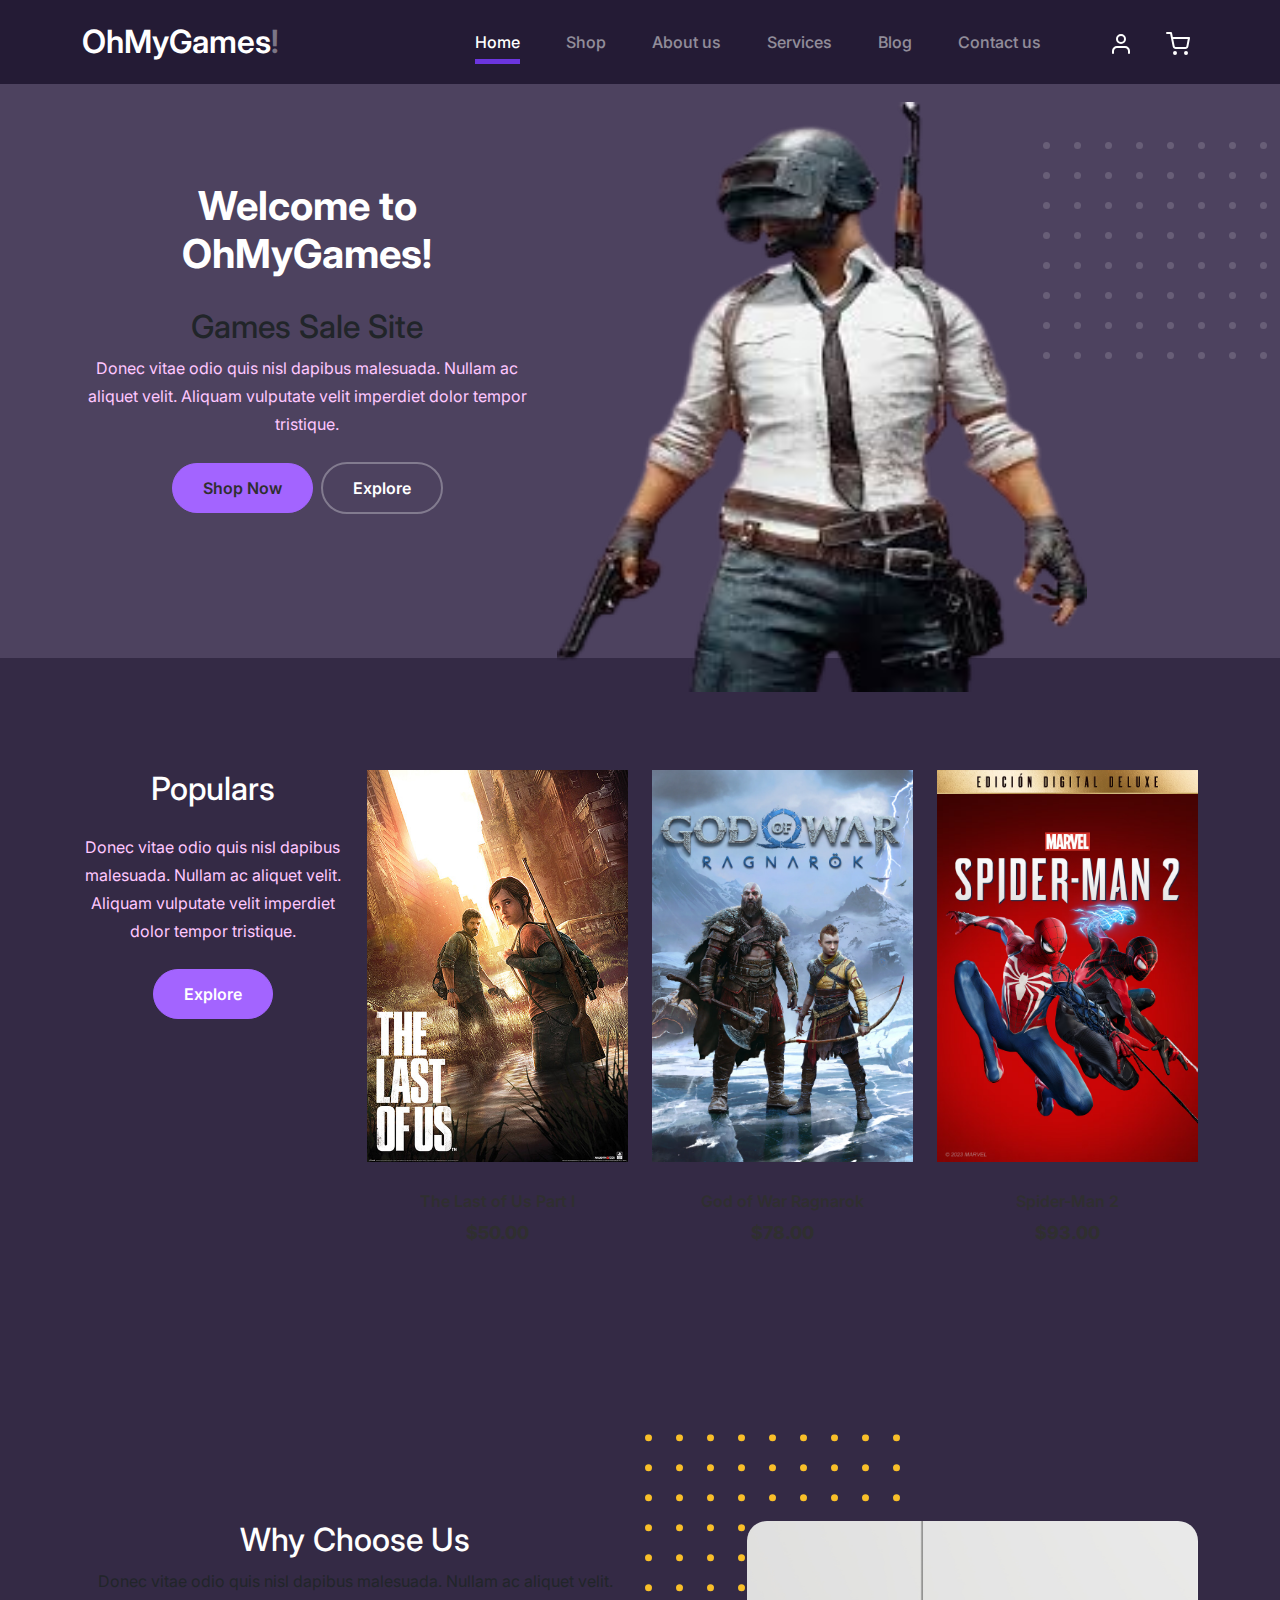
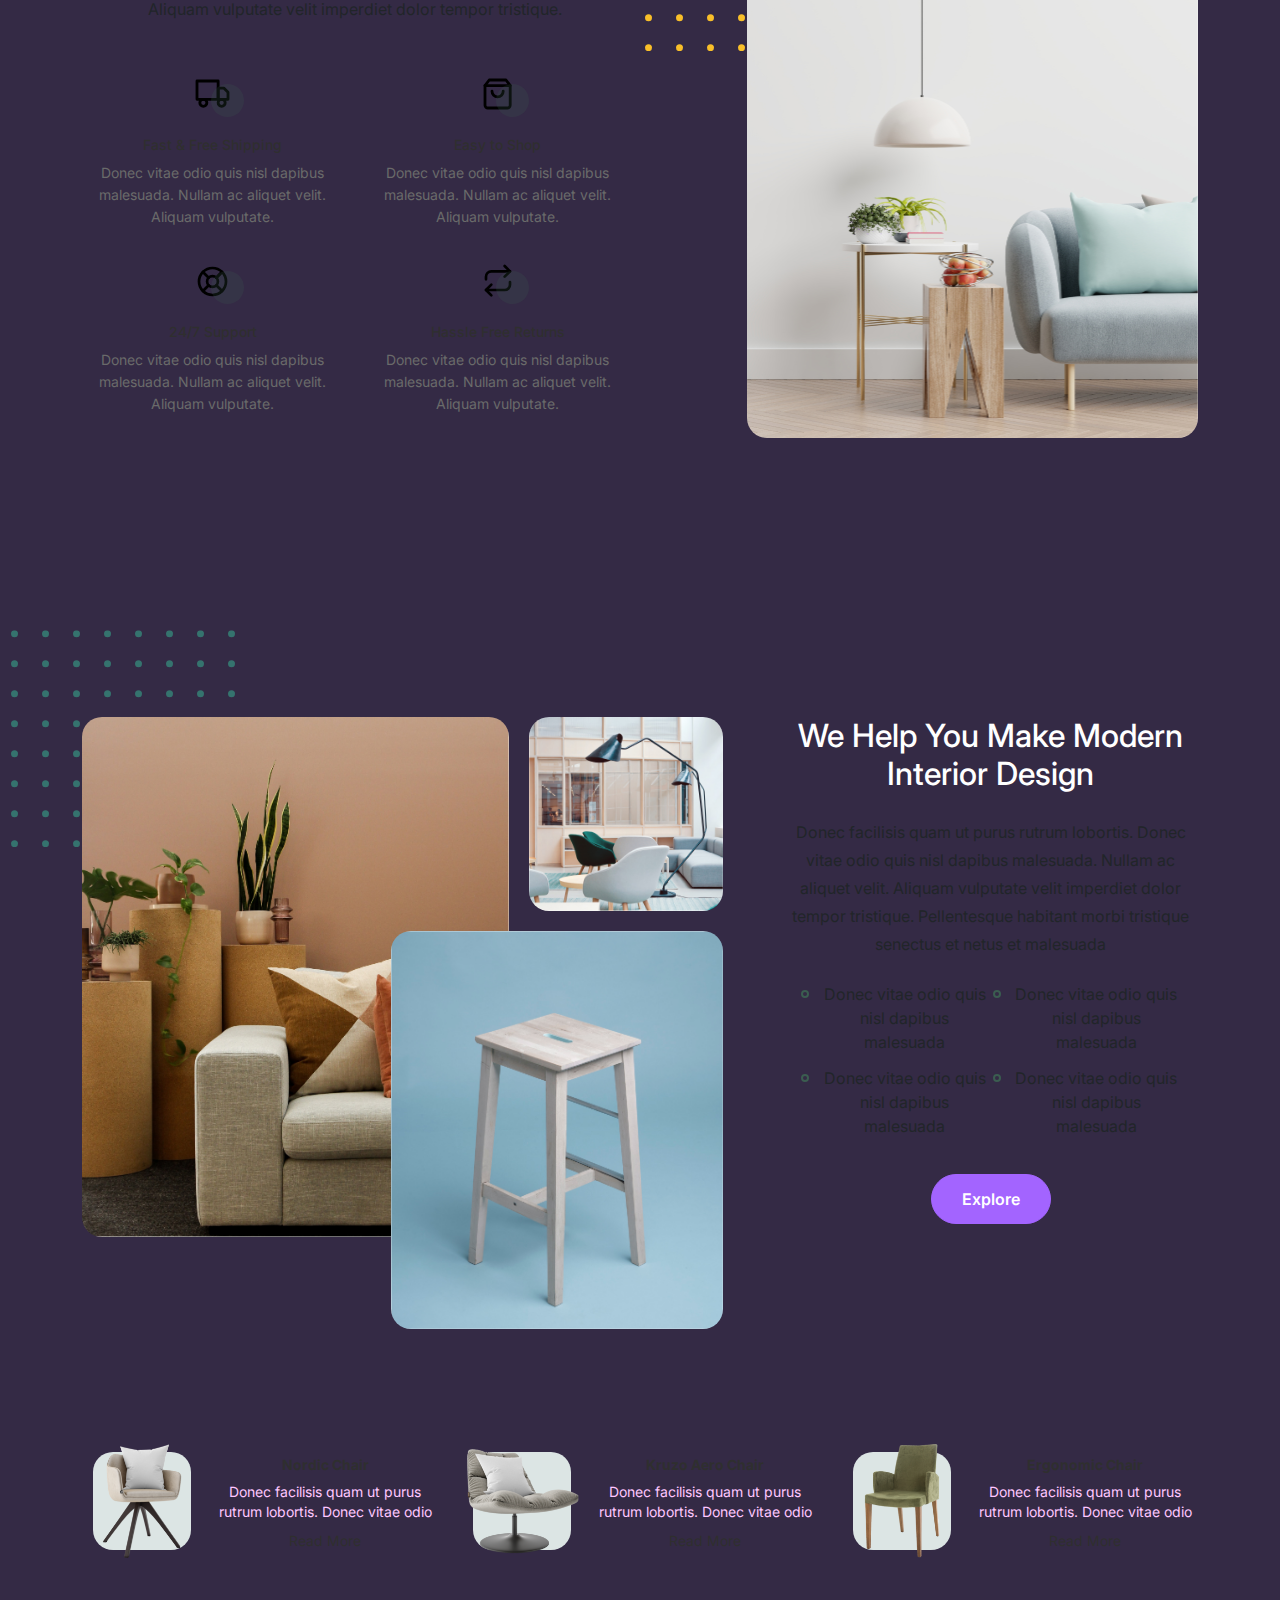
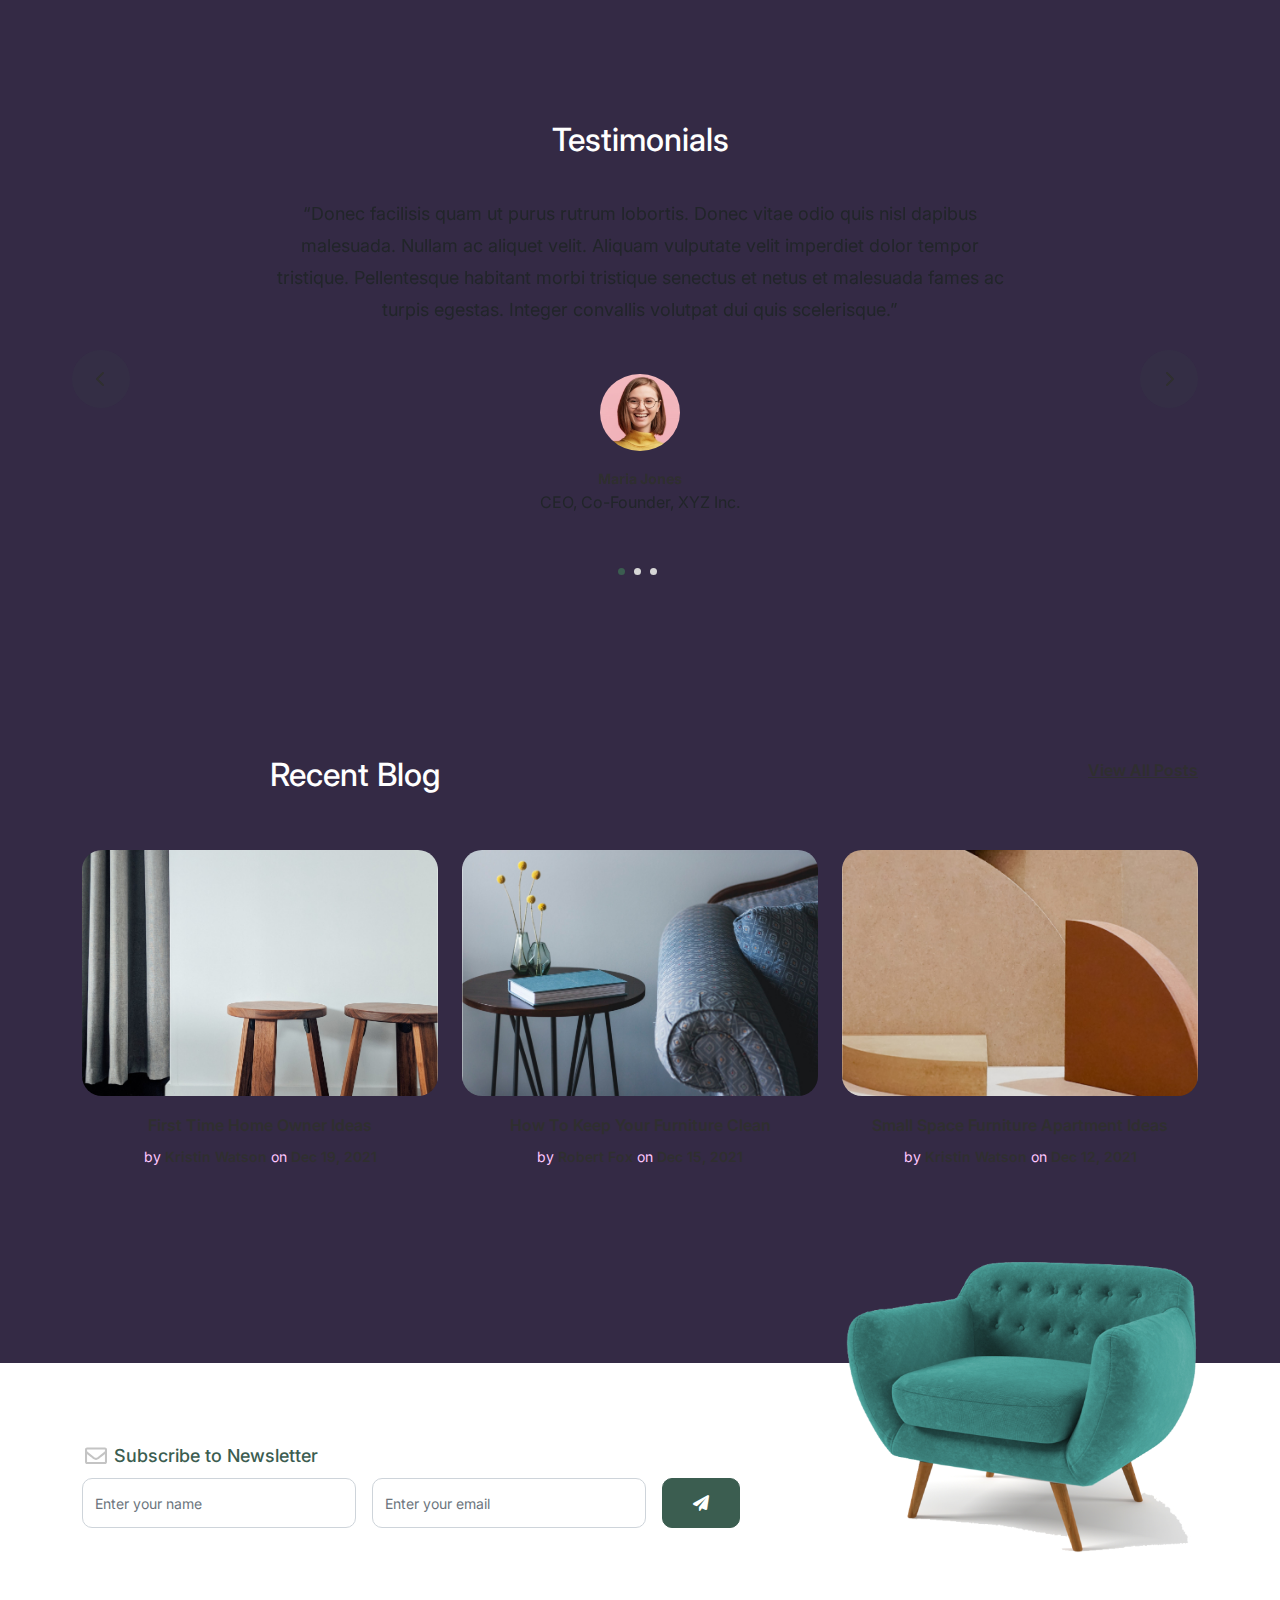
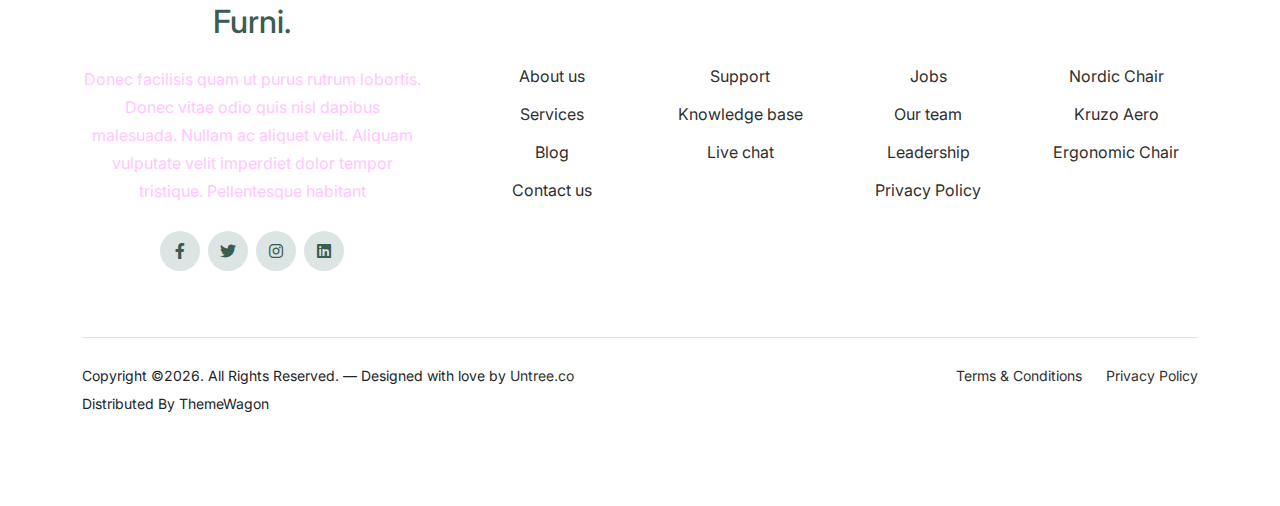
==== commit 0431c325: "catalogo" ====
--- a/furni-1.0.0/index.html
+++ b/furni-1.0.0/index.html
@@ -11,7 +11,7 @@
   <meta charset="utf-8">
   <meta name="viewport" content="width=device-width, initial-scale=1, shrink-to-fit=no">
   <meta name="author" content="Untree.co">
-  <link rel="shortcut icon" href="favicon.png">
+  <link rel="shortcut icon" href="omg-removebg-preview.png">
 
   <meta name="description" content="" />
   <meta name="keywords" content="bootstrap, bootstrap4" />
@@ -86,7 +86,7 @@
 
 					<!-- Start Column 1 -->
 					<div class="col-md-12 col-lg-3 mb-5 mb-lg-0">
-						<h2 class="mb-4 section-title">Crafted with excellent material.</h2>
+						<h2 class="mb-4 section-title">Populars</h2>
 						<p class="mb-4">Donec vitae odio quis nisl dapibus malesuada. Nullam ac aliquet velit. Aliquam vulputate velit imperdiet dolor tempor tristique. </p>
 						<p><a href="shop.html" class="btn">Explore</a></p>
 					</div> 
@@ -95,8 +95,8 @@
 					<!-- Start Column 2 -->
 					<div class="col-12 col-md-4 col-lg-3 mb-5 mb-md-0">
 						<a class="product-item" href="cart.html">
-							<img src="images/product-1.png" class="img-fluid product-thumbnail">
-							<h3 class="product-title">Nordic Chair</h3>
+							<img src="images/tlou.jpeg" class="img-fluid product-thumbnail">
+							<h3 class="product-title">The Last of Us Part I</h3>
 							<strong class="product-price">$50.00</strong>
 
 							<span class="icon-cross">
@@ -109,8 +109,8 @@
 					<!-- Start Column 3 -->
 					<div class="col-12 col-md-4 col-lg-3 mb-5 mb-md-0">
 						<a class="product-item" href="cart.html">
-							<img src="images/product-2.png" class="img-fluid product-thumbnail">
-							<h3 class="product-title">Kruzo Aero Chair</h3>
+							<img src="images/gow.webp" class="img-fluid product-thumbnail">
+							<h3 class="product-title">God of War Ragnarok</h3>
 							<strong class="product-price">$78.00</strong>
 
 							<span class="icon-cross">
@@ -123,9 +123,9 @@
 					<!-- Start Column 4 -->
 					<div class="col-12 col-md-4 col-lg-3 mb-5 mb-md-0">
 						<a class="product-item" href="cart.html">
-							<img src="images/product-3.png" class="img-fluid product-thumbnail">
-							<h3 class="product-title">Ergonomic Chair</h3>
-							<strong class="product-price">$43.00</strong>
+							<img src="images/spiderman.avif" class="img-fluid product-thumbnail">
+							<h3 class="product-title">Spider-Man 2</h3>
+							<strong class="product-price">$93.00</strong>
 
 							<span class="icon-cross">
 								<img src="images/cross.svg" class="img-fluid">
--- a/furni-1.0.0/css/style.css
+++ b/furni-1.0.0/css/style.css
@@ -9,6 +9,9 @@
   overflow-x: hidden;
   position: relative; }
 
+  .mb-4{
+    color: #ffc7ff;
+  }
 body {
   font-family: "Inter", sans-serif;
   font-weight: 400;
@@ -16,7 +19,7 @@
   
   text-align: center;
 
-  background-color: #eff2f1; }
+  background-color: #342a45; }
 
 a {
   text-decoration: none;
@@ -168,12 +171,12 @@
   padding: 12px 30px;
   border-radius: 30px;
   color: #ffffff;
-  background: #2f2f2f;
-  border-color: #2f2f2f; }
+  background: #a364ff;
+  border-color: #a364ff; }
   .btn:hover {
     color: #ffffff;
-    background: #222222;
-    border-color: #222222; }
+    background: #6c35de;
+    border-color: #6c35de; }
   .btn:active, .btn:focus {
     outline: none !important;
     -webkit-box-shadow: none;
@@ -186,11 +189,11 @@
       border-color: #314d43; }
   .btn.btn-secondary {
     color: #2f2f2f;
-    background: #6c35de;
-    border-color: #6c35de; }
+    background: #a364ff;
+    border-color: #a364ff; }
     .btn.btn-secondary:hover {
-      background: #cb80ff;
-      border-color: #cb80ff; }
+      background: #6c35de;
+      border-color: #6c35de; }
   .btn.btn-white-outline {
     background: transparent;
     border-width: 2px;
@@ -200,7 +203,7 @@
       color: #cb80ff; }
 
 .section-title {
-  color: #2f2f2f; }
+  color: white; }
 
 .product-section {
   padding: 7rem 0; }
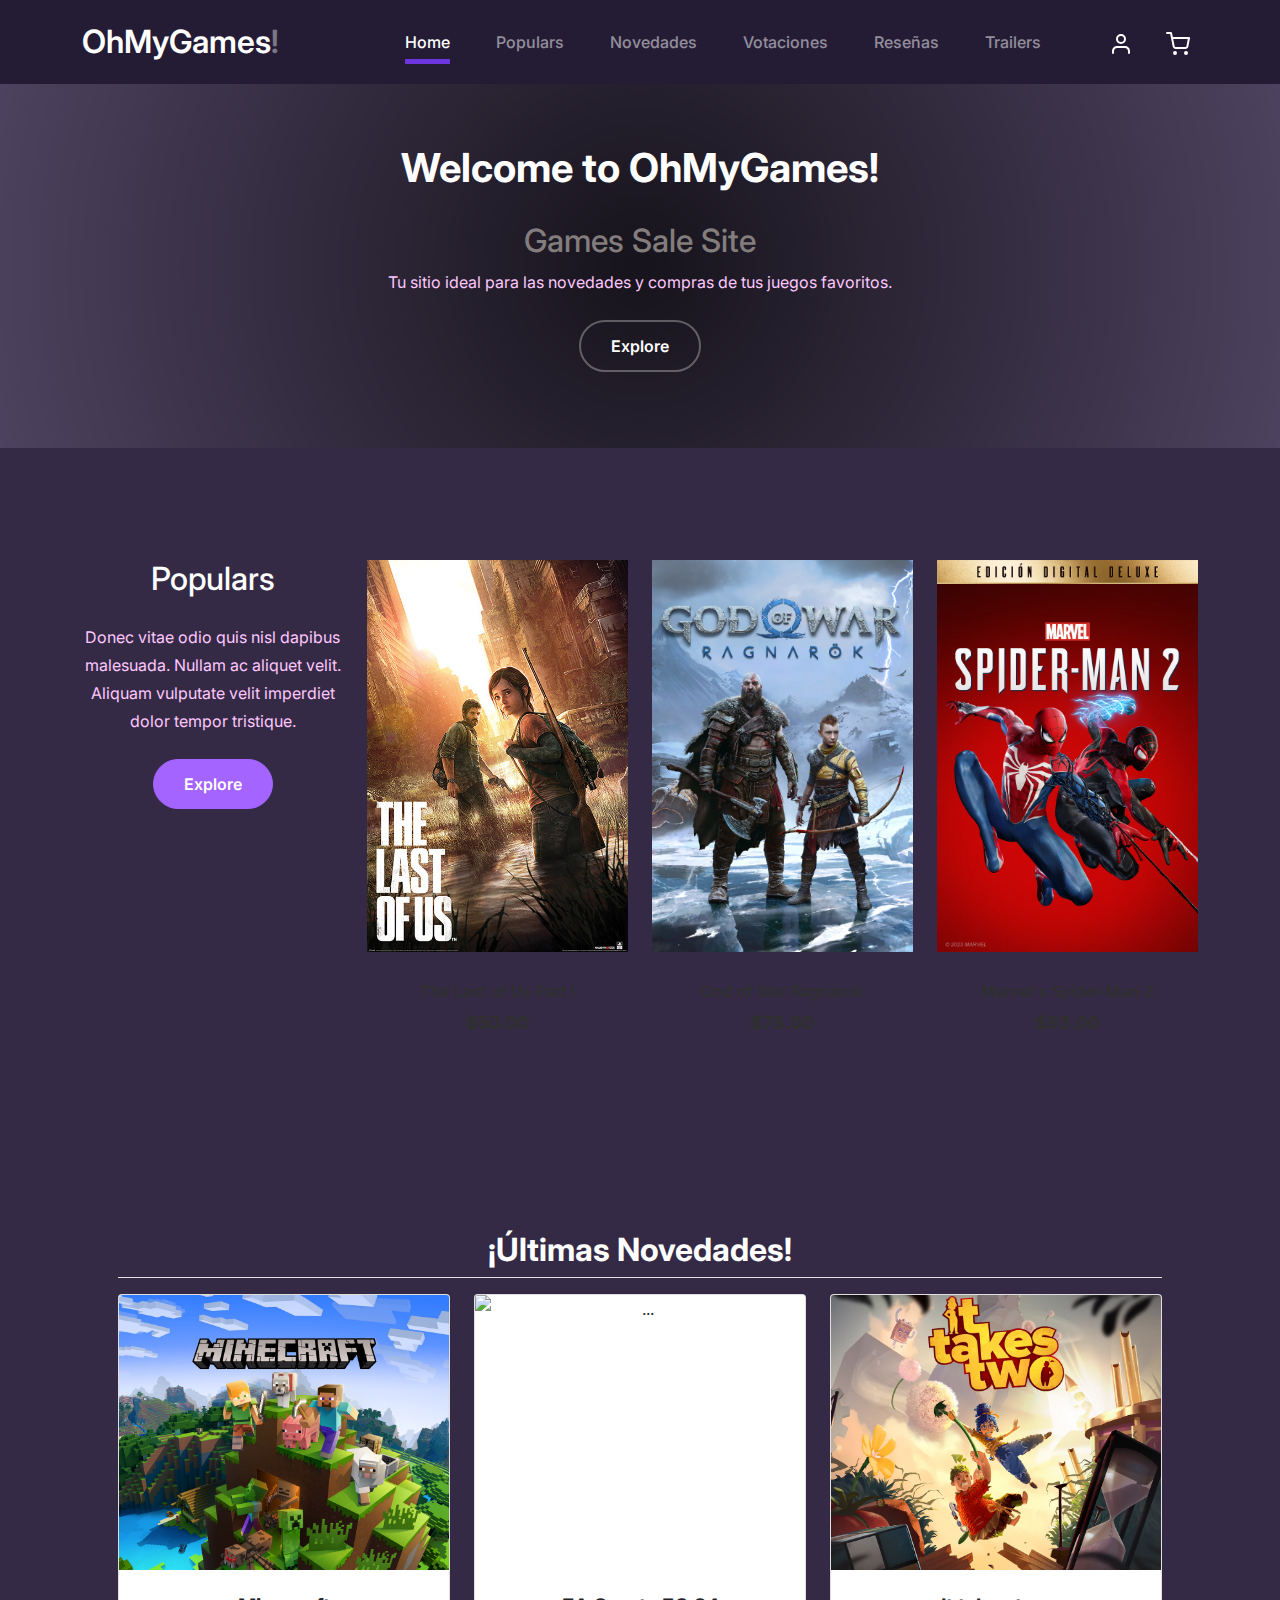
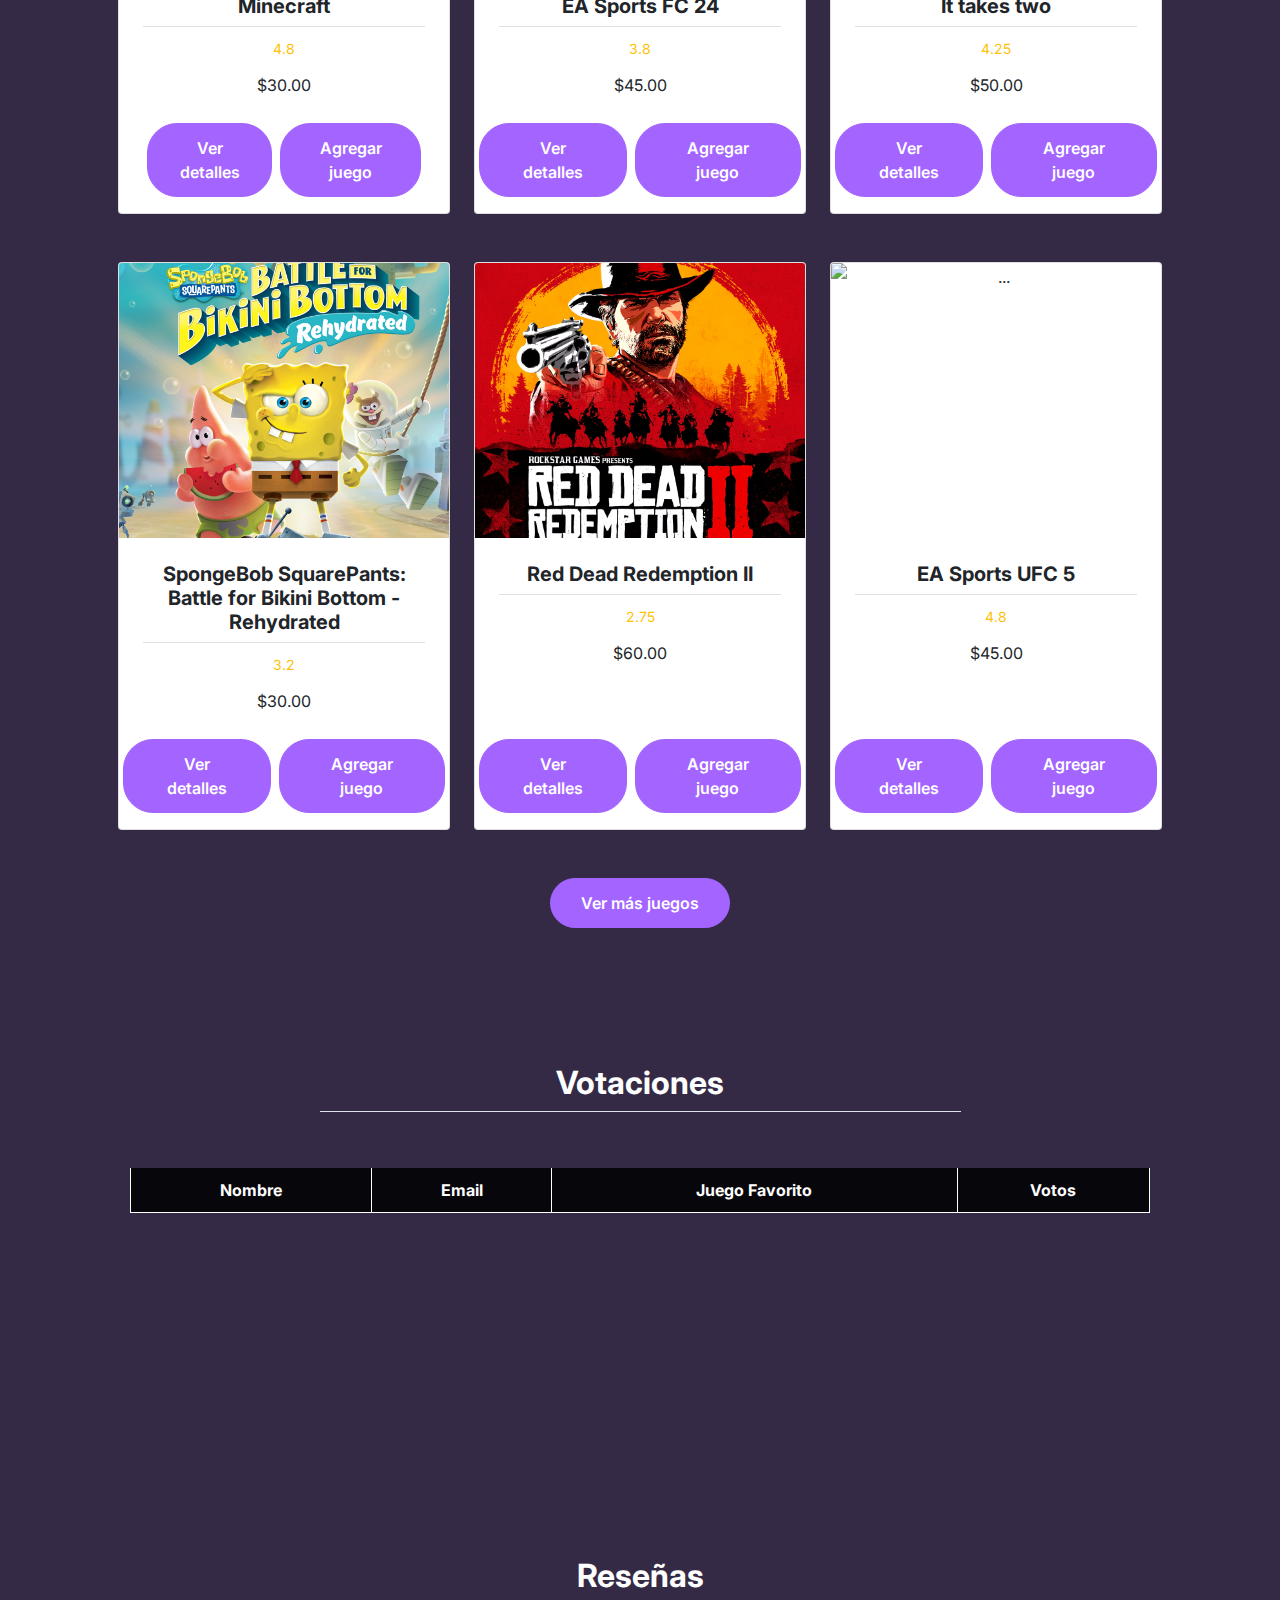
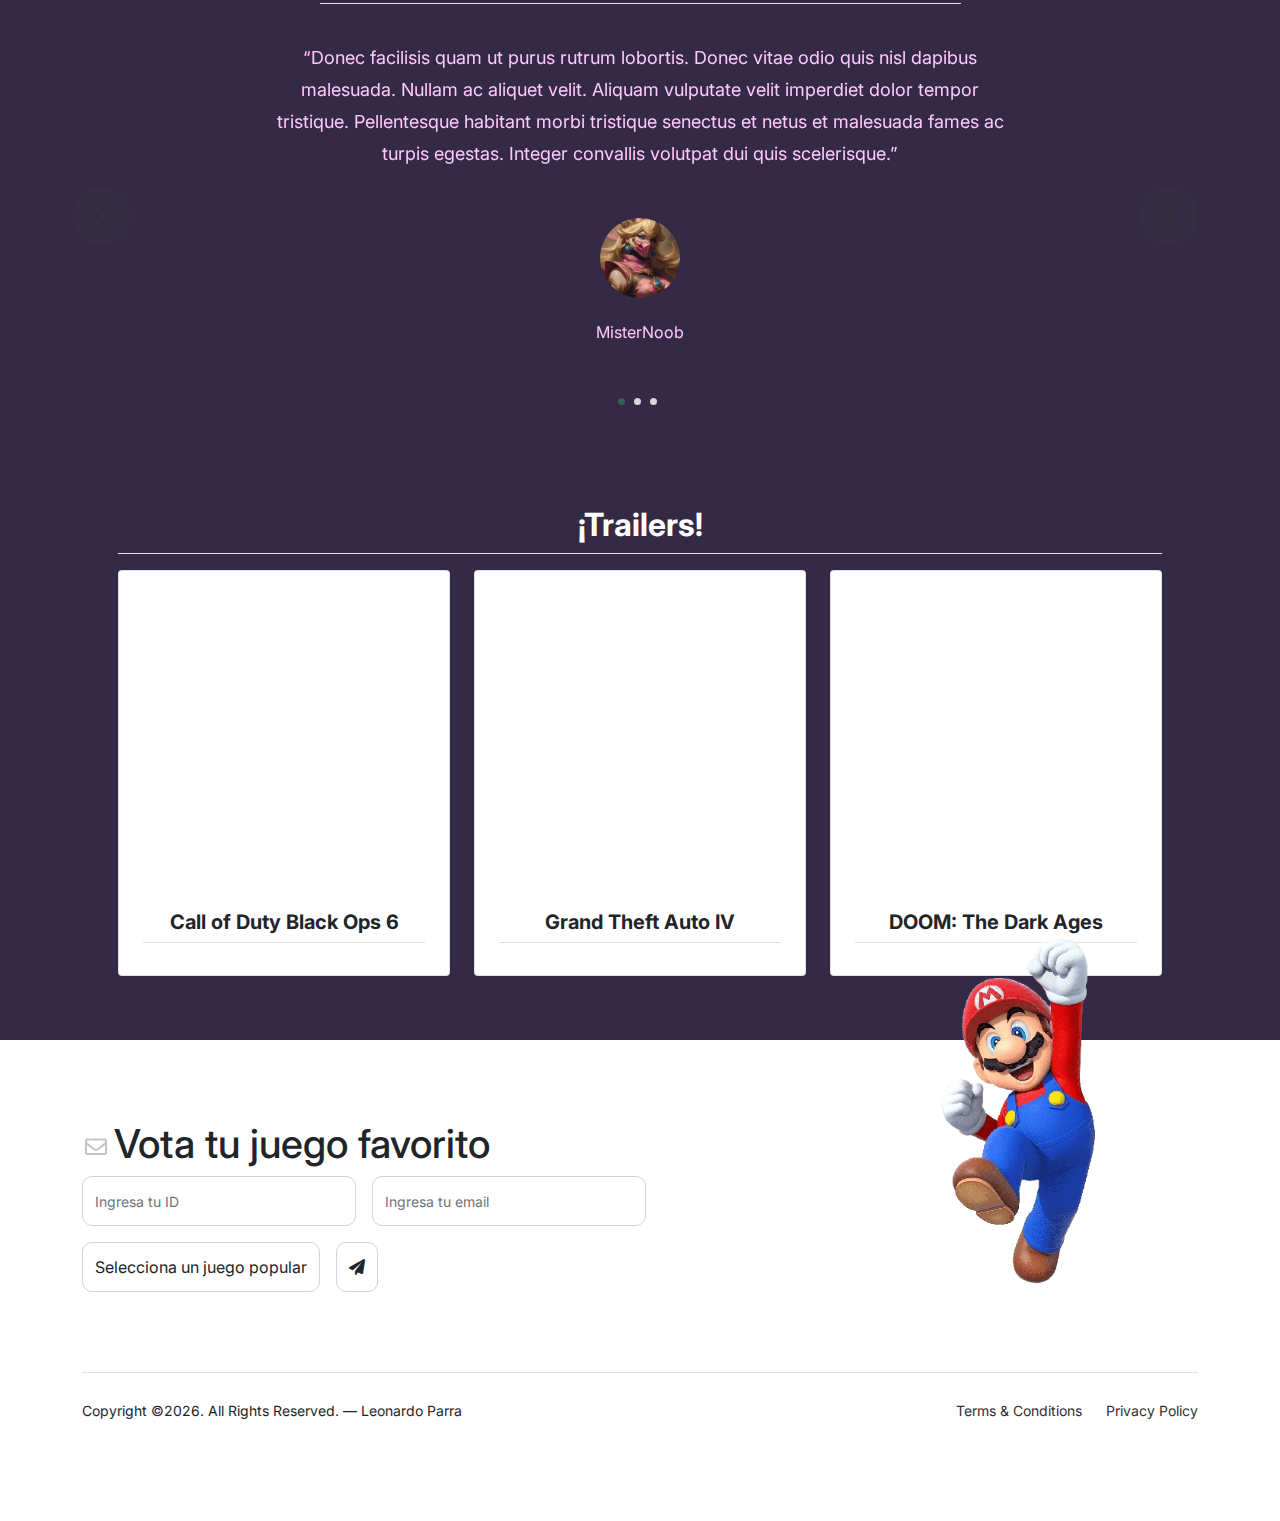
==== commit 15e4200d: "Final" ====
--- a/furni-1.0.0/index.html
+++ b/furni-1.0.0/index.html
@@ -12,7 +12,7 @@
   <meta name="viewport" content="width=device-width, initial-scale=1, shrink-to-fit=no">
   <meta name="author" content="Untree.co">
   <link rel="shortcut icon" href="omg-removebg-preview.png">
-
+  
   <meta name="description" content="" />
   <meta name="keywords" content="bootstrap, bootstrap4" />
 
@@ -21,11 +21,13 @@
 		<link href="https://cdnjs.cloudflare.com/ajax/libs/font-awesome/6.0.0-beta3/css/all.min.css" rel="stylesheet">
 		<link href="css/tiny-slider.css" rel="stylesheet">
 		<link href="css/style.css" rel="stylesheet">
+		
 		<title>Furni Free Bootstrap 5 Template for Furniture and Interior Design Websites by Untree.co </title>
 	</head>
 
 	<body>
 
+		
 		<!-- Start Header/Navigation -->
 		<nav class="custom-navbar navbar navbar navbar-expand-md navbar-dark bg-dark" arial-label="Furni navigation bar">
 
@@ -39,18 +41,19 @@
 				<div class="collapse navbar-collapse" id="navbarsFurni">
 					<ul class="custom-navbar-nav navbar-nav ms-auto mb-2 mb-md-0">
 						<li class="nav-item active">
-							<a class="nav-link" href="index.html">Home</a>
+							<a class="nav-link" href="#Home">Home</a>
 						</li>
-						<li><a class="nav-link" href="shop.html">Shop</a></li>
-						<li><a class="nav-link" href="about.html">About us</a></li>
-						<li><a class="nav-link" href="services.html">Services</a></li>
-						<li><a class="nav-link" href="blog.html">Blog</a></li>
-						<li><a class="nav-link" href="contact.html">Contact us</a></li>
+						<li><a class="nav-link" href="#Popular">Populars</a></li>
+						<li><a class="nav-link" href="#novedades">Novedades</a></li>
+						<li><a class="nav-link" href="#resultados">Votaciones</a></li>
+						<li><a class="nav-link" href="#rese">Reseñas</a></li>
+						<li><a class="nav-link" href="#Trailers">Trailers</a></li>
+						
 					</ul>
 
 					<ul class="custom-navbar-cta navbar-nav mb-2 mb-md-0 ms-5">
 						<li><a class="nav-link" href="#"><img src="images/user.svg"></a></li>
-						<li><a class="nav-link" href="cart.html"><img src="images/cart.svg"></a></li>
+						<li><a class="nav-link" href="#"><img src="images/cart.svg"></a></li>
 					</ul>
 				</div>
 			</div>
@@ -59,21 +62,17 @@
 		<!-- End Header/Navigation -->
 
 		<!-- Start Hero Section -->
-			<div class="hero">
+			<div class="hero" id="imgback">
 				<div class="container">
 					<div class="row justify-content-between">
-						<div class="col-lg-5">
-							<div class="intro-excerpt">
-								<h1>Welcome to OhMyGames!</h1><h2><span clsas="d-block">Games Sale Site</span></h2>
-								<p class="mb-4">Donec vitae odio quis nisl dapibus malesuada. Nullam ac aliquet velit. Aliquam vulputate velit imperdiet dolor tempor tristique.</p>
-								<p><a href="" class="btn btn-secondary me-2">Shop Now</a><a href="#" class="btn btn-white-outline">Explore</a></p>
-							</div>
-						</div>
-						<div class="col-lg-7">
-							<div class="hero-img-wrap">
-								<img src="images/freefire-removebg-preview.png" class="img-fluid">
-							</div>
-						</div>
+						
+							
+								<h1 id="Home">Welcome to OhMyGames!</h1><h2><span clsas="d-block">Games Sale Site</span></h2>
+								<p class="mb-4">Tu sitio ideal para las novedades y compras de tus juegos favoritos.</p>
+								<p><a href="#" class="btn btn-white-outline">Explore</a></p>
+							
+						
+						
 					</div>
 				</div>
 			</div>
@@ -86,7 +85,7 @@
 
 					<!-- Start Column 1 -->
 					<div class="col-md-12 col-lg-3 mb-5 mb-lg-0">
-						<h2 class="mb-4 section-title">Populars</h2>
+						<h2 class="mb-4 section-title" id="Popular">Populars</h2>
 						<p class="mb-4">Donec vitae odio quis nisl dapibus malesuada. Nullam ac aliquet velit. Aliquam vulputate velit imperdiet dolor tempor tristique. </p>
 						<p><a href="shop.html" class="btn">Explore</a></p>
 					</div> 
@@ -124,7 +123,7 @@
 					<div class="col-12 col-md-4 col-lg-3 mb-5 mb-md-0">
 						<a class="product-item" href="cart.html">
 							<img src="images/spiderman.avif" class="img-fluid product-thumbnail">
-							<h3 class="product-title">Spider-Man 2</h3>
+							<h3 class="product-title">Marvel's Spider-Man 2</h3>
 							<strong class="product-price">$93.00</strong>
 
 							<span class="icon-cross">
@@ -140,151 +139,267 @@
 		<!-- End Product Section -->
 
 		<!-- Start Why Choose Us Section -->
-		<div class="why-choose-section">
-			<div class="container">
-				<div class="row justify-content-between">
-					<div class="col-lg-6">
-						<h2 class="section-title">Why Choose Us</h2>
-						<p>Donec vitae odio quis nisl dapibus malesuada. Nullam ac aliquet velit. Aliquam vulputate velit imperdiet dolor tempor tristique.</p>
-
-						<div class="row my-5">
-							<div class="col-6 col-md-6">
-								<div class="feature">
-									<div class="icon">
-										<img src="images/truck.svg" alt="Image" class="imf-fluid">
-									</div>
-									<h3>Fast &amp; Free Shipping</h3>
-									<p>Donec vitae odio quis nisl dapibus malesuada. Nullam ac aliquet velit. Aliquam vulputate.</p>
-								</div>
-							</div>
-
-							<div class="col-6 col-md-6">
-								<div class="feature">
-									<div class="icon">
-										<img src="images/bag.svg" alt="Image" class="imf-fluid">
-									</div>
-									<h3>Easy to Shop</h3>
-									<p>Donec vitae odio quis nisl dapibus malesuada. Nullam ac aliquet velit. Aliquam vulputate.</p>
-								</div>
-							</div>
-
-							<div class="col-6 col-md-6">
-								<div class="feature">
-									<div class="icon">
-										<img src="images/support.svg" alt="Image" class="imf-fluid">
-									</div>
-									<h3>24/7 Support</h3>
-									<p>Donec vitae odio quis nisl dapibus malesuada. Nullam ac aliquet velit. Aliquam vulputate.</p>
-								</div>
-							</div>
-
-							<div class="col-6 col-md-6">
-								<div class="feature">
-									<div class="icon">
-										<img src="images/return.svg" alt="Image" class="imf-fluid">
-									</div>
-									<h3>Hassle Free Returns</h3>
-									<p>Donec vitae odio quis nisl dapibus malesuada. Nullam ac aliquet velit. Aliquam vulputate.</p>
-								</div>
-							</div>
-
-						</div>
-					</div>
-
-					<div class="col-lg-5">
-						<div class="img-wrap">
-							<img src="images/why-choose-us-img.jpg" alt="Image" class="img-fluid">
-						</div>
-					</div>
-
-				</div>
-			</div>
-		</div>
+		<section class="" id="novedades">
+            <div class="container px-4 px-lg-5 mt-4 border-x border-gradient-x-lime">
+                <div>
+                    <h2 class="text-white fw-bolder border-bottom border-gradient-y py-2 text-center">¡Últimas Novedades!</h2>
+                </div>
+                <div class="row gx-4 gx-lg-4 row-cols-1 row-cols-sm-2 row-cols-md-3 row-cols-xl-3 justify-content-center my-3">
+                    <!-- Carta: SPIDERMAN 2-->
+                    <div class="col mb-5">
+                        <div class="card h-100">
+                            <!-- Popular-->
+                         
+                            <!-- Product image-->
+                            <img class="card-img-top" src="images/maincra.webp" alt="..." />
+                            <!-- Product details-->
+                            <div class="card-body p-4">
+                                <div class="text-center">
+                                    <!-- Product name-->
+                                    <h5 class="fw-bolder border-bottom border-gradient-y-dark-blue pb-2">Minecraft</h5>
+                                    <!-- Product reviews-->
+                                    <div class="d-flex justify-content-center small text-warning mb-2">
+                                        <div class="bi-star-fill"></div>
+                                        <div class="bi-star-fill"></div>
+                                        <div class="bi-star-fill"></div>
+                                        <div class="bi-star-fill"></div>
+                                        <div class="bi-star-fill"></div>
+                                        <span class="mx-1">4.8</span>
+                                    </div>
+                                    <!-- Product price-->
+                                    $30.00
+                                </div>
+                            </div>
+                            <!-- Product actions-->
+                            <div class="container d-flex flex-column flex-sm-row justify-content-center">
+                                <div class="card-footer px-1 py-3 pt-0 border-top-0 bg-transparent">
+                                    <div class="text-center"><a class="btn btn-outline-dark btn-md" href="#">Ver detalles</a></div>
+                                </div>
+                                <div class="card-footer px-1 py-3 pt-0 border-top-0 bg-transparent">
+                                    <div class="text-center"><a class="btn btn-dark-blue btn-outline-primary btn-md" href="#">Agregar juego</a></div>
+                                </div>
+                            </div>
+                        </div>
+                    </div>
+                    <!-- Carta: EA SPORTS FC 24-->
+                    <div class="col mb-5">
+                        <div class="card h-100">
+                            <!-- Sale badge-->
+                           
+                            <!-- Product image-->
+                            <img class="card-img-top" src="https://image.api.playstation.com/vulcan/ap/rnd/202307/0710/02c58aabf3579a5b5d9ff4ae72775e46c5d0e23d2bb1c020.png" alt="..." />
+                            <!-- Product details-->
+                            <div class="card-body p-4">
+                                <div class="text-center">
+                                    <!-- Product name-->
+                                    <h5 class="fw-bolder border-bottom border-gradient-y-dark-blue pb-2">EA Sports FC 24</h5>
+                                    <!-- Product reviews-->
+                                    <div class="d-flex justify-content-center small text-warning mb-2">
+                                        <div class="bi-star-fill"></div>
+                                        <div class="bi-star-fill"></div>
+                                        <div class="bi-star-fill"></div>
+                                        <div class="bi-star-fill"></div>
+                                        <div class="bi-star"></div>
+                                        <span class="mx-1">3.8</span>
+                                    </div>
+                                    <!-- Product price-->
+                                    $45.00
+                                </div>
+                            </div>
+                            <!-- Product actions-->
+                            <div class="d-flex flex-column flex-sm-row justify-content-center">
+                                <div class="card-footer px-1 py-3 pt-0 border-top-0 bg-transparent">
+                                    <div class="text-center"><a class="btn btn-outline-dark btn-md" href="#">Ver detalles</a></div>
+                                </div>
+                                <div class="card-footer px-1 py-3 pt-0 border-top-0 bg-transparent">
+                                    <div class="text-center"><a class="btn btn-dark-blue btn-outline-primary btn-md" href="#">Agregar juego</a></div>
+                                </div>
+                            </div>
+                        </div>
+                    </div>
+                    <!-- Carta: CITIES SKYLINES 2-->
+                    <div class="col mb-5">
+                        <div class="card h-100">
+                            <!-- Sale badge-->
+                         
+                            <!-- Product image-->
+                            <img class="card-img-top" src="images/ittake.webp" alt="..." />
+                            <!-- Product details-->
+                            <div class="card-body p-4">
+                                <div class="text-center">
+                                    <!-- Product name-->
+                                    <h5 class="fw-bolder border-bottom border-gradient-y-dark-blue pb-2">It takes two</h5>
+                                    <!-- Product reviews-->
+                                    <div class="d-flex justify-content-center small text-warning mb-2">
+                                        <div class="bi-star-fill"></div>
+                                        <div class="bi-star-fill"></div>
+                                        <div class="bi-star-fill"></div>
+                                        <div class="bi-star-fill"></div>
+                                        <div class="bi-star"></div>
+                                        <span class="mx-1">4.25</span>
+                                    </div>
+                                    <!-- Product price-->
+                                    $50.00
+                                </div>
+                            </div>
+                            <!-- Product actions-->
+                            <div class="d-flex flex-column flex-sm-row justify-content-center">
+                                <div class="card-footer px-1 py-3 pt-0 border-top-0 bg-transparent">
+                                    <div class="text-center"><a class="btn btn-outline-dark btn-md" href="#">Ver detalles</a></div>
+                                </div>
+                                <div class="card-footer px-1 py-3 pt-0 border-top-0 bg-transparent">
+                                    <div class="text-center"><a class="btn btn-dark-blue btn-outline-primary btn-md" href="#">Agregar juego</a></div>
+                                </div>
+                            </div>
+                        </div>
+                    </div>
+                    <!-- Carta: JUST DANCE 2024-->
+                    <div class="col mb-5">
+                        <div class="card h-100">
+                            <!-- Sale badge-->
+                           
+                            <!-- Product image-->
+                            <img class="card-img-top" src="images/spongebob.jpeg" alt="..." />
+                            <!-- Product details-->
+                            <div class="card-body p-4">
+                                <div class="text-center">
+                                    <!-- Product name-->
+                                    <h5 class="fw-bolder border-bottom border-gradient-y-dark-blue pb-2">SpongeBob SquarePants: Battle for Bikini Bottom - Rehydrated</h5>
+                                    <!-- Product reviews-->
+                                    <div class="d-flex justify-content-center small text-warning mb-2">
+                                        <div class="bi-star-fill"></div>
+                                        <div class="bi-star-fill"></div>
+                                        <div class="bi-star-fill"></div>
+                                        <div class="bi-star"></div>
+                                        <div class="bi-star"></div>
+                                        <span class="mx-1">3.2</span>
+                                    </div>
+                                    <!-- Product price-->
+                                    $30.00
+                                </div>
+                            </div>
+                            <!-- Product actions-->
+                            <div class="d-flex flex-column flex-sm-row justify-content-center">
+                                <div class="card-footer px-1 py-3 pt-0 border-top-0 bg-transparent">
+                                    <div class="text-center"><a class="btn btn-outline-dark btn-md" href="#">Ver detalles</a></div>
+                                </div>
+                                <div class="card-footer px-1 py-3 pt-0 border-top-0 bg-transparent">
+                                    <div class="text-center"><a class="btn btn-dark-blue btn-outline-primary btn-md" href="#">Agregar juego</a></div>
+                                </div>
+                            </div>
+                        </div>
+                    </div>
+                    <!-- Carta: STARFIELD-->
+                    <div class="col mb-5">
+                        <div class="card h-100">
+                            <!-- Sale badge-->
+                            
+                            <!-- Product image-->
+                            <img class="card-img-top" src="images/redead.avif" alt="..." />
+                            <!-- Product details-->
+                            <div class="card-body p-4">
+                                <div class="text-center">
+                                    <!-- Product name-->
+                                    <h5 class="fw-bolder border-bottom border-gradient-y-dark-blue pb-2">Red Dead Redemption II</h5>
+                                    <!-- Product reviews-->
+                                    <div class="d-flex justify-content-center small text-warning mb-2">
+                                        <div class="bi-star-fill"></div>
+                                        <div class="bi-star-fill"></div>
+                                        <div class="bi-star-fill"></div>
+                                        <div class="bi-star"></div>
+                                        <div class="bi-star"></div>
+                                        <span class="mx-1">2.75</span>
+                                    </div>
+                                    <!-- Product price-->
+                                   
+                                    $60.00
+                                </div>
+                            </div>
+                            <!-- Product actions-->
+                            <div class="d-flex flex-column flex-sm-row justify-content-center">
+                                <div class="card-footer px-1 py-3 pt-0 border-top-0 bg-transparent">
+                                    <div class="text-center"><a class="btn btn-outline-dark btn-md" href="#">Ver detalles</a></div>
+                                </div>
+                                <div class="card-footer px-1 py-3 pt-0 border-top-0 bg-transparent">
+                                    <div class="text-center"><a class="btn btn-dark-blue btn-outline-primary btn-md" href="#">Agregar juego</a></div>
+                                </div>
+                            </div>
+                        </div>
+                    </div>
+                    <!-- Carta: EA SPORTS UFC 5-->
+                    <div class="col mb-5">
+                        <div class="card h-100">
+                            <!-- Sale badge-->
+                           
+                            <!-- Product image-->
+                            <img class="card-img-top" src="https://image.api.playstation.com/vulcan/ap/rnd/202309/0618/36ed2eda6185435322623473185b7ec765875be46b9b3a83.jpg" alt="..." />
+                            <!-- Product details-->
+                            <div class="card-body p-4">
+                                <div class="text-center">
+                                    <!-- Product name-->
+                                    <h5 class="fw-bolder border-bottom border-gradient-y-dark-blue pb-2">EA Sports UFC 5</h5>
+                                    <!-- Product reviews-->
+                                    <div class="d-flex justify-content-center small text-warning mb-2">
+                                        <div class="bi-star-fill"></div>
+                                        <div class="bi-star-fill"></div>
+                                        <div class="bi-star-fill"></div>
+                                        <div class="bi-star-fill"></div>
+                                        <div class="bi-star-fill"></div>
+                                        <span class="mx-1">4.8</span>
+                                    </div>
+                                    <!-- Product price-->
+                                    
+                                    $45.00
+                                </div>
+                            </div>
+                            <!-- Product actions-->
+                            <div class="d-flex flex-column flex-sm-row justify-content-center">
+                                <div class="card-footer px-1 py-3 pt-0 border-top-0 bg-transparent">
+                                    <div class="text-center"><a class="btn btn-outline-dark btn-md" href="#">Ver detalles</a></div>
+                                </div>
+                                <div class="card-footer px-1 py-3 pt-0 border-top-0 bg-transparent">
+                                    <div class="text-center"><a class="btn btn-dark-blue btn-outline-primary btn-md" href="#">Agregar juego</a></div>
+                                </div>
+                            </div>
+                        </div>
+                    </div>
+                    <div class="text-center"><a class="btn btn-light btn-outline-dark btn-md" href="#">Ver más juegos</a></div>
+                </div>
+            </div>
+        </section>
 		<!-- End Why Choose Us Section -->
-
-		<!-- Start We Help Section -->
-		<div class="we-help-section">
-			<div class="container">
-				<div class="row justify-content-between">
-					<div class="col-lg-7 mb-5 mb-lg-0">
-						<div class="imgs-grid">
-							<div class="grid grid-1"><img src="images/img-grid-1.jpg" alt="Untree.co"></div>
-							<div class="grid grid-2"><img src="images/img-grid-2.jpg" alt="Untree.co"></div>
-							<div class="grid grid-3"><img src="images/img-grid-3.jpg" alt="Untree.co"></div>
-						</div>
-					</div>
-					<div class="col-lg-5 ps-lg-5">
-						<h2 class="section-title mb-4">We Help You Make Modern Interior Design</h2>
-						<p>Donec facilisis quam ut purus rutrum lobortis. Donec vitae odio quis nisl dapibus malesuada. Nullam ac aliquet velit. Aliquam vulputate velit imperdiet dolor tempor tristique. Pellentesque habitant morbi tristique senectus et netus et malesuada</p>
-
-						<ul class="list-unstyled custom-list my-4">
-							<li>Donec vitae odio quis nisl dapibus malesuada</li>
-							<li>Donec vitae odio quis nisl dapibus malesuada</li>
-							<li>Donec vitae odio quis nisl dapibus malesuada</li>
-							<li>Donec vitae odio quis nisl dapibus malesuada</li>
-						</ul>
-						<p><a herf="#" class="btn">Explore</a></p>
-					</div>
-				</div>
-			</div>
-		</div>
-		<!-- End We Help Section -->
-
-		<!-- Start Popular Product -->
-		<div class="popular-product">
-			<div class="container">
-				<div class="row">
-
-					<div class="col-12 col-md-6 col-lg-4 mb-4 mb-lg-0">
-						<div class="product-item-sm d-flex">
-							<div class="thumbnail">
-								<img src="images/product-1.png" alt="Image" class="img-fluid">
-							</div>
-							<div class="pt-3">
-								<h3>Nordic Chair</h3>
-								<p>Donec facilisis quam ut purus rutrum lobortis. Donec vitae odio </p>
-								<p><a href="#">Read More</a></p>
-							</div>
-						</div>
-					</div>
-
-					<div class="col-12 col-md-6 col-lg-4 mb-4 mb-lg-0">
-						<div class="product-item-sm d-flex">
-							<div class="thumbnail">
-								<img src="images/product-2.png" alt="Image" class="img-fluid">
-							</div>
-							<div class="pt-3">
-								<h3>Kruzo Aero Chair</h3>
-								<p>Donec facilisis quam ut purus rutrum lobortis. Donec vitae odio </p>
-								<p><a href="#">Read More</a></p>
-							</div>
-						</div>
-					</div>
-
-					<div class="col-12 col-md-6 col-lg-4 mb-4 mb-lg-0">
-						<div class="product-item-sm d-flex">
-							<div class="thumbnail">
-								<img src="images/product-3.png" alt="Image" class="img-fluid">
-							</div>
-							<div class="pt-3">
-								<h3>Ergonomic Chair</h3>
-								<p>Donec facilisis quam ut purus rutrum lobortis. Donec vitae odio </p>
-								<p><a href="#">Read More</a></p>
-							</div>
-						</div>
-					</div>
-
-				</div>
-			</div>
-		</div>
-		<!-- End Popular Product -->
+		<div id="resultados" class="blog-section">
+            <div class="container">
+                <div class="row">
+					<div class="col-lg-7 mx-auto text-center">
+						<h2 class="text-white fw-bolder border-bottom border-gradient-y py-2 text-center">Votaciones</h2>
+					</div>
+				</div>
+                    <div class="p-3 p-lg-5 bg-transparent">
+                        <table class="table site-block-order-table mb-5">
+                            <thead>
+                                <tr>
+                                    <th>Nombre</th>
+                                    <th>Email</th>
+                                    <th>Juego Favorito</th>
+									<th>Votos</th>
+                                </tr>
+                            </thead>
+                            <tbody id="tablebody">
+                                <!-- Filas dinámicas -->
+                            </tbody>
+                        </table>
+                    </div>
+            </div>
+        </div>
+    </div>
 
 		<!-- Start Testimonial Slider -->
 		<div class="testimonial-section">
 			<div class="container">
 				<div class="row">
 					<div class="col-lg-7 mx-auto text-center">
-						<h2 class="section-title">Testimonials</h2>
+						<h2 class="text-white fw-bolder border-bottom border-gradient-y py-2 text-center" id="rese">Reseñas</h2>
 					</div>
 				</div>
 
@@ -305,15 +420,15 @@
 
 											<div class="testimonial-block text-center">
 												<blockquote class="mb-5">
-													<p>&ldquo;Donec facilisis quam ut purus rutrum lobortis. Donec vitae odio quis nisl dapibus malesuada. Nullam ac aliquet velit. Aliquam vulputate velit imperdiet dolor tempor tristique. Pellentesque habitant morbi tristique senectus et netus et malesuada fames ac turpis egestas. Integer convallis volutpat dui quis scelerisque.&rdquo;</p>
+													<p class="par">&ldquo;Donec facilisis quam ut purus rutrum lobortis. Donec vitae odio quis nisl dapibus malesuada. Nullam ac aliquet velit. Aliquam vulputate velit imperdiet dolor tempor tristique. Pellentesque habitant morbi tristique senectus et netus et malesuada fames ac turpis egestas. Integer convallis volutpat dui quis scelerisque.&rdquo;</p>
 												</blockquote>
 
 												<div class="author-info">
 													<div class="author-pic">
-														<img src="images/person-1.png" alt="Maria Jones" class="img-fluid">
+														<img src="images/perfil1.jpeg" alt="MisterNoob" class="img-fluid">
 													</div>
-													<h3 class="font-weight-bold">Maria Jones</h3>
-													<span class="position d-block mb-3">CEO, Co-Founder, XYZ Inc.</span>
+													
+													<span class="position d-block mb-3">MisterNoob</span>
 												</div>
 											</div>
 
@@ -328,15 +443,15 @@
 
 											<div class="testimonial-block text-center">
 												<blockquote class="mb-5">
-													<p>&ldquo;Donec facilisis quam ut purus rutrum lobortis. Donec vitae odio quis nisl dapibus malesuada. Nullam ac aliquet velit. Aliquam vulputate velit imperdiet dolor tempor tristique. Pellentesque habitant morbi tristique senectus et netus et malesuada fames ac turpis egestas. Integer convallis volutpat dui quis scelerisque.&rdquo;</p>
+													<p class="par">&ldquo;Donec facilisis quam ut purus rutrum lobortis. Donec vitae odio quis nisl dapibus malesuada. Nullam ac aliquet velit. Aliquam vulputate velit imperdiet dolor tempor tristique. Pellentesque habitant morbi tristique senectus et netus et malesuada fames ac turpis egestas. Integer convallis volutpat dui quis scelerisque.&rdquo;</p>
 												</blockquote>
 
 												<div class="author-info">
 													<div class="author-pic">
-														<img src="images/person-1.png" alt="Maria Jones" class="img-fluid">
+														<img src="images/perfil1.jpeg" alt="EcuaPepo" class="img-fluid">
 													</div>
-													<h3 class="font-weight-bold">Maria Jones</h3>
-													<span class="position d-block mb-3">CEO, Co-Founder, XYZ Inc.</span>
+													
+													<span class="position d-block mb-3">EcuaPepo</span>
 												</div>
 											</div>
 
@@ -351,15 +466,15 @@
 
 											<div class="testimonial-block text-center">
 												<blockquote class="mb-5">
-													<p>&ldquo;Donec facilisis quam ut purus rutrum lobortis. Donec vitae odio quis nisl dapibus malesuada. Nullam ac aliquet velit. Aliquam vulputate velit imperdiet dolor tempor tristique. Pellentesque habitant morbi tristique senectus et netus et malesuada fames ac turpis egestas. Integer convallis volutpat dui quis scelerisque.&rdquo;</p>
+													<p class="par">&ldquo;Donec facilisis quam ut purus rutrum lobortis. Donec vitae odio quis nisl dapibus malesuada. Nullam ac aliquet velit. Aliquam vulputate velit imperdiet dolor tempor tristique. Pellentesque habitant morbi tristique senectus et netus et malesuada fames ac turpis egestas. Integer convallis volutpat dui quis scelerisque.&rdquo;</p>
 												</blockquote>
 
 												<div class="author-info">
 													<div class="author-pic">
-														<img src="images/person-1.png" alt="Maria Jones" class="img-fluid">
+														<img src="images/perfil1.jpeg" alt="Destructor" class="img-fluid">
 													</div>
-													<h3 class="font-weight-bold">Maria Jones</h3>
-													<span class="position d-block mb-3">CEO, Co-Founder, XYZ Inc.</span>
+												
+													<span class="position d-block mb-3">Destructor</span>
 												</div>
 											</div>
 
@@ -378,52 +493,55 @@
 		<!-- End Testimonial Slider -->
 
 		<!-- Start Blog Section -->
-		<div class="blog-section">
-			<div class="container">
-				<div class="row mb-5">
-					<div class="col-md-6">
-						<h2 class="section-title">Recent Blog</h2>
-					</div>
-					<div class="col-md-6 text-start text-md-end">
-						<a href="#" class="more">View All Posts</a>
-					</div>
-				</div>
-
-				<div class="row">
-
-					<div class="col-12 col-sm-6 col-md-4 mb-4 mb-md-0">
-						<div class="post-entry">
-							<a href="#" class="post-thumbnail"><img src="images/post-1.jpg" alt="Image" class="img-fluid"></a>
-							<div class="post-content-entry">
-								<h3><a href="#">First Time Home Owner Ideas</a></h3>
-								<div class="meta">
-									<span>by <a href="#">Kristin Watson</a></span> <span>on <a href="#">Dec 19, 2021</a></span>
+		<section class="" id="Trailers">
+            <div class="container px-4 px-lg-5 mt-4 border-x border-gradient-x-lime">
+                <div>
+                    <h2 class="text-white fw-bolder border-bottom border-gradient-y py-2 text-center">¡Trailers!</h2>
+                </div>
+                <div class="row gx-4 gx-lg-4 row-cols-1 row-cols-sm-2 row-cols-md-3 row-cols-xl-3 justify-content-center my-3">
+                    <!-- Carta: SPIDERMAN 2-->
+                    <div class="col mb-5">
+                        <div class="card h-100">
+                            <!-- Popular-->
+                         
+                            <!-- Product image-->
+                            <iframe class="video" width="560" height="315" src="https://www.youtube.com/embed/oyZY_BiTmd8?si=oecwm5w3XphhrcpU" title="YouTube video player" frameborder="0" allow="accelerometer; autoplay; clipboard-write; encrypted-media; gyroscope; picture-in-picture; web-share" referrerpolicy="strict-origin-when-cross-origin" allowfullscreen></iframe>
+                            <!-- Product details-->
+                            <div class="card-body p-4">
+                                <div class="text-center">
+                                    <!-- Product name-->
+                                    <h5 class="fw-bolder border-bottom border-gradient-y-dark-blue pb-2">Call of Duty Black Ops 6</h5>
 								</div>
-							</div>
+                            </div>
 						</div>
 					</div>
-
-					<div class="col-12 col-sm-6 col-md-4 mb-4 mb-md-0">
-						<div class="post-entry">
-							<a href="#" class="post-thumbnail"><img src="images/post-2.jpg" alt="Image" class="img-fluid"></a>
-							<div class="post-content-entry">
-								<h3><a href="#">How To Keep Your Furniture Clean</a></h3>
-								<div class="meta">
-									<span>by <a href="#">Robert Fox</a></span> <span>on <a href="#">Dec 15, 2021</a></span>
+					<div class="col mb-5">
+                        <div class="card h-100">
+                            <!-- Popular-->
+                         
+                            <!-- Product image-->
+							<iframe class="video" width="560" height="315" src="https://www.youtube.com/embed/QdBZY2fkU-0?si=rPs39qQyTsIl93EJ" title="YouTube video player" frameborder="0" allow="accelerometer; autoplay; clipboard-write; encrypted-media; gyroscope; picture-in-picture; web-share" referrerpolicy="strict-origin-when-cross-origin" allowfullscreen></iframe>                            <!-- Product details-->
+                            <div class="card-body p-4">
+                                <div class="text-center">
+                                    <!-- Product name-->
+                                    <h5 class="fw-bolder border-bottom border-gradient-y-dark-blue pb-2">Grand Theft Auto IV</h5>
 								</div>
-							</div>
+                            </div>
 						</div>
 					</div>
 
-					<div class="col-12 col-sm-6 col-md-4 mb-4 mb-md-0">
-						<div class="post-entry">
-							<a href="#" class="post-thumbnail"><img src="images/post-3.jpg" alt="Image" class="img-fluid"></a>
-							<div class="post-content-entry">
-								<h3><a href="#">Small Space Furniture Apartment Ideas</a></h3>
-								<div class="meta">
-									<span>by <a href="#">Kristin Watson</a></span> <span>on <a href="#">Dec 12, 2021</a></span>
+					<div class="col mb-5">
+                        <div class="card h-100">
+                            <!-- Popular-->
+                         
+                            <!-- Product image-->
+							<iframe class="video" width="560" height="315" src="https://www.youtube.com/embed/4tk8lkmYGWQ?si=dMKa6udS9SfeF5Ge"  title="YouTube video player" frameborder="0" allow="accelerometer; autoplay; clipboard-write; encrypted-media; gyroscope; picture-in-picture; web-share" referrerpolicy="strict-origin-when-cross-origin" allowfullscreen></iframe>                            <!-- Product details-->
+                            <div class="card-body p-4">
+                                <div class="text-center">
+                                    <!-- Product name-->
+                                    <h5 class="fw-bolder border-bottom border-gradient-y-dark-blue pb-2">DOOM: The Dark Ages</h5>
 								</div>
-							</div>
+                            </div>
 						</div>
 					</div>
 
@@ -437,23 +555,31 @@
 			<div class="container relative">
 
 				<div class="sofa-img">
-					<img src="images/sofa.png" alt="Image" class="img-fluid">
+					<img src="images/mario-removebg-preview.png" alt="Image" class="img-fluid">
 				</div>
 
 				<div class="row">
 					<div class="col-lg-8">
 						<div class="subscription-form">
-							<h3 class="d-flex align-items-center"><span class="me-1"><img src="images/envelope-outline.svg" alt="Image" class="img-fluid"></span><span>Subscribe to Newsletter</span></h3>
-
-							<form action="#" class="row g-3">
+							<h1 class="d-flex align-items-center"><span class="me-1"><img src="images/envelope-outline.svg" alt="Image" class="img-fluid"></span><span>Vota tu juego favorito</span></h1>
+
+							<form  class="row g-3" id="contactForm">
 								<div class="col-auto">
-									<input type="text" class="form-control" placeholder="Enter your name">
+									<input type="text" class="form-control"  id="nombre" placeholder="Ingresa tu ID">
 								</div>
 								<div class="col-auto">
-									<input type="email" class="form-control" placeholder="Enter your email">
+									<input type="email" class="form-control" id="email" placeholder="Ingresa tu email">
 								</div>
 								<div class="col-auto">
-									<button class="btn btn-primary">
+									<select class="form-control" id="juego">
+										<option value="">Selecciona un juego popular</option>
+										<option value="The Last of Us Part I">The Last of Us Part I</option>
+										<option value="God of War Ragnarok">God of War Ragnarok</option>
+										<option value="Marvel's Spider-Man 2">Marvel's Spider-Man 2</option>
+									</select>
+								</div>
+								<div class="col-auto">
+									<button class="form-control" id="button" type="submit">
 										<span class="fa fa-paper-plane"></span>
 									</button>
 								</div>
@@ -463,64 +589,18 @@
 					</div>
 				</div>
 
-				<div class="row g-5 mb-5">
-					<div class="col-lg-4">
-						<div class="mb-4 footer-logo-wrap"><a href="#" class="footer-logo">Furni<span>.</span></a></div>
-						<p class="mb-4">Donec facilisis quam ut purus rutrum lobortis. Donec vitae odio quis nisl dapibus malesuada. Nullam ac aliquet velit. Aliquam vulputate velit imperdiet dolor tempor tristique. Pellentesque habitant</p>
-
-						<ul class="list-unstyled custom-social">
-							<li><a href="#"><span class="fa fa-brands fa-facebook-f"></span></a></li>
-							<li><a href="#"><span class="fa fa-brands fa-twitter"></span></a></li>
-							<li><a href="#"><span class="fa fa-brands fa-instagram"></span></a></li>
-							<li><a href="#"><span class="fa fa-brands fa-linkedin"></span></a></li>
-						</ul>
-					</div>
-
-					<div class="col-lg-8">
-						<div class="row links-wrap">
-							<div class="col-6 col-sm-6 col-md-3">
-								<ul class="list-unstyled">
-									<li><a href="#">About us</a></li>
-									<li><a href="#">Services</a></li>
-									<li><a href="#">Blog</a></li>
-									<li><a href="#">Contact us</a></li>
-								</ul>
-							</div>
-
-							<div class="col-6 col-sm-6 col-md-3">
-								<ul class="list-unstyled">
-									<li><a href="#">Support</a></li>
-									<li><a href="#">Knowledge base</a></li>
-									<li><a href="#">Live chat</a></li>
-								</ul>
-							</div>
-
-							<div class="col-6 col-sm-6 col-md-3">
-								<ul class="list-unstyled">
-									<li><a href="#">Jobs</a></li>
-									<li><a href="#">Our team</a></li>
-									<li><a href="#">Leadership</a></li>
-									<li><a href="#">Privacy Policy</a></li>
-								</ul>
-							</div>
-
-							<div class="col-6 col-sm-6 col-md-3">
-								<ul class="list-unstyled">
-									<li><a href="#">Nordic Chair</a></li>
-									<li><a href="#">Kruzo Aero</a></li>
-									<li><a href="#">Ergonomic Chair</a></li>
-								</ul>
-							</div>
-						</div>
-					</div>
-
-				</div>
+
+
+
+
+
+
+
 
 				<div class="border-top copyright">
 					<div class="row pt-4">
 						<div class="col-lg-6">
-							<p class="mb-2 text-center text-lg-start">Copyright &copy;<script>document.write(new Date().getFullYear());</script>. All Rights Reserved. &mdash; Designed with love by <a href="https://untree.co">Untree.co</a> Distributed By <a hreff="https://themewagon.com">ThemeWagon</a>  <!-- License information: https://untree.co/license/ -->
-            </p>
+							<p class="mb-2 text-center text-lg-start">Copyright &copy;<script>document.write(new Date().getFullYear());</script>. All Rights Reserved. &mdash; Leonardo Parra
 						</div>
 
 						<div class="col-lg-6 text-center text-lg-end">
@@ -534,9 +614,10 @@
 				</div>
 
 			</div>
+		<script src="main.js"></script>
 		</footer>
 		<!-- End Footer Section -->	
-
+		<script src="https://cdnjs.cloudflare.com/ajax/libs/fetch/3.0.0/fetch.min.js"></script>
 
 		<script src="js/bootstrap.bundle.min.js"></script>
 		<script src="js/tiny-slider.js"></script>
--- a/furni-1.0.0/css/style.css
+++ b/furni-1.0.0/css/style.css
@@ -20,6 +20,10 @@
   text-align: center;
 
   background-color: #342a45; }
+
+.video{
+  max-width: 100%;
+}
 
 a {
   text-decoration: none;
@@ -99,15 +103,24 @@
       .custom-navbar .custom-navbar-cta li:first-child {
         margin-right: 20px; }
 
+#imgback{
+  --img: url(https://images-wixmp-ed30a86b8c4ca887773594c2.wixmp.com/f/c83c004e-1370-4756-88e5-4071de797088/dfwtrdo-80c5b3ae-615f-4074-9f0e-c772659e4e79.gif?token=eyJ0eXAiOiJKV1QiLCJhbGciOiJIUzI1NiJ9.[base64].3iKkKrjeG6eQFUmlq4I48HZ51hGyHGd_qHBelGyZuRo);
+    --grad01: radial-gradient(circle, rgb(75, 75, 75) 0%, var(--bs-body-bg) 100%);
+    background-size: 100%;
+    background-image: var(--img), var(--grad01);
+    background-size: cover;
+    background-blend-mode: multiply;
+}
 .hero {
+  
   background: #4d425f;
-  padding: calc(4rem - 30px) 0 0rem 0; }
+  padding: 60px }
   @media (min-width: 768px) {
     .hero {
-      padding: calc(4rem - 30px) 0 4rem 0; } }
+      padding: 60px; } }
   @media (min-width: 992px) {
     .hero {
-      padding: calc(8rem - 30px) 0 8rem 0; } }
+      padding: 60px; } }
   .hero .intro-excerpt {
     position: relative;
     z-index: 4; }
@@ -121,6 +134,16 @@
     @media (min-width: 1400px) {
       .hero h1 {
         font-size: 54px; } }
+  .hero h2{
+    color: #837d7d;
+  }
+
+  .card.h-100 img {
+    height: 275px !important;
+    object-fit: cover;
+    overflow: hidden;
+}
+
   .hero p {
     color: #ffc7ff;
     margin-botom: 30px; }
@@ -165,6 +188,11 @@
       @media (min-width: 1200px) {
         .hero .hero-img-wrap:after {
           top: -40px; } }
+
+section {
+  display: block;
+  unicode-bidi: isolate;
+}
 
 .btn {
   font-weight: 600;
@@ -321,12 +349,14 @@
 
 .we-help-section {
   padding: 7rem 0; }
+  
   .we-help-section .imgs-grid {
     display: -ms-grid;
     display: grid;
     -ms-grid-columns: (1fr)[27];
     grid-template-columns: repeat(27, 1fr);
     position: relative; }
+
     .we-help-section .imgs-grid:before {
       position: absolute;
       content: "";
@@ -717,3 +747,44 @@
     height: 50px;
     border-radius: 50%;
     background: rgba(59, 93, 80, 0.2); }
+.me-1 {
+      margin-right: .25rem !important;
+      max-width: 48px;
+      max-height: 68px;
+}
+.table.site-block-order-table {
+  background-color: rgba(0, 0, 0, 0.5); /* Fondo negro con 50% de transparencia */
+  color: white; /* Texto blanco */
+}
+
+.table.site-block-order-table th, 
+.table.site-block-order-table td {
+  border: 1px solid white; /* Bordes blancos */
+  color: white; /* Texto blanco */
+}
+
+.table.site-block-order-table th {
+  background-color: rgba(0, 0, 0, 0.7); /* Fondo negro con 70% de transparencia para encabezados */
+}
+
+.table.site-block-order-table td {
+  background-color: rgba(0, 0, 0, 0.5); /* Fondo negro con 50% de transparencia para celdas */
+}
+
+.table.site-block-order-table thead th {
+  color: white; /* Texto blanco en encabezados */
+}
+
+.table.site-block-order-table tbody td {
+  color: white; /* Texto blanco en celdas */
+}
+
+.table.site-block-order-table tbody tr:hover {
+  background-color: rgba(255, 255, 255, 0.2); /* Fondo blanco con 20% de transparencia al pasar el mouse */
+}
+.par{
+  color:#ffc7ff
+}
+.mb-3{
+  color:#ffc7ff
+}